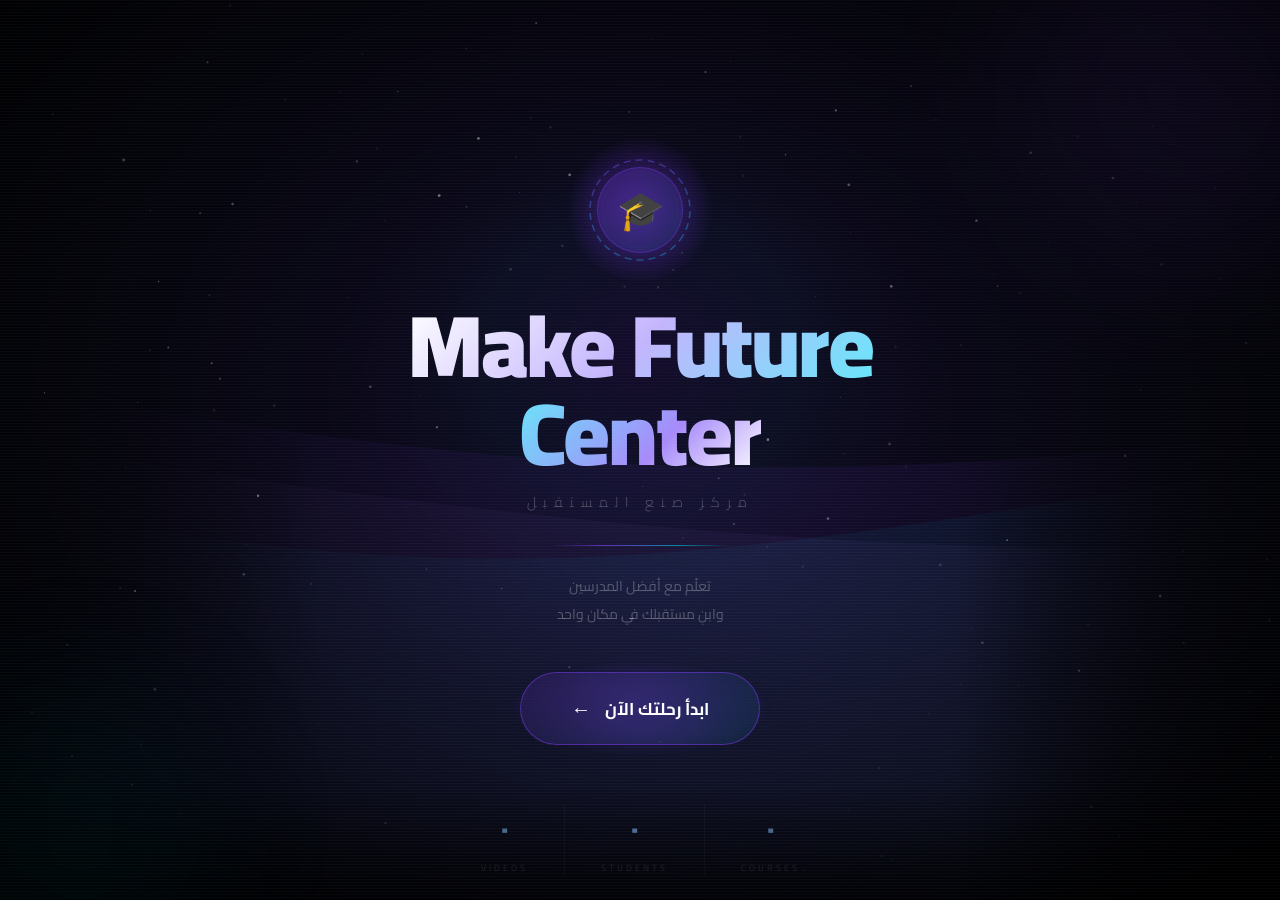
==== index.html @ 4824e30a "Create index.html" ====
<!DOCTYPE html>
<html lang="ar" dir="rtl">
<head>
<meta charset="UTF-8">
<meta name="viewport" content="width=device-width, initial-scale=1.0">
<title>Make Future Center</title>
<link href="https://fonts.googleapis.com/css2?family=Cairo:wght@300;400;700;900&display=swap" rel="stylesheet">
<style>
*,*::before,*::after{box-sizing:border-box;margin:0;padding:0}
html,body{width:100%;height:100%;overflow:hidden;background:#000;font-family:'Cairo',sans-serif}

#c{position:fixed;inset:0;z-index:0}

.vignette{
  position:fixed;inset:0;z-index:1;pointer-events:none;
  background:radial-gradient(ellipse at 50% 45%,transparent 25%,rgba(0,0,0,.9) 100%);
}
.scanlines{
  position:fixed;inset:0;z-index:2;pointer-events:none;opacity:.025;
  background:repeating-linear-gradient(0deg,transparent,transparent 2px,#fff 2px,#fff 3px);
}

/* ── Scene ── */
.scene{
  position:fixed;inset:0;z-index:10;
  display:flex;flex-direction:column;align-items:center;justify-content:center;
  gap:0;
}

/* ── Logo ── */
.logo{
  width:110px;height:110px;position:relative;
  margin-bottom:36px;
  opacity:0;
  animation:popIn .9s cubic-bezier(.34,1.56,.64,1) .6s forwards;
}
.logo-glow{
  position:absolute;inset:-25px;
  background:radial-gradient(circle,rgba(124,58,237,.55) 0%,transparent 65%);
  border-radius:50%;
  animation:breathe 3s ease-in-out infinite;
}
.logo-face{
  position:absolute;inset:12px;
  border-radius:50%;
  background:linear-gradient(135deg,rgba(124,58,237,.18),rgba(6,182,212,.08));
  border:1px solid rgba(124,58,237,.35);
  backdrop-filter:blur(12px);
  display:flex;align-items:center;justify-content:center;
  font-size:38px;
}
.logo-ring-svg{position:absolute;inset:0;width:100%;height:100%}

/* ── Title ── */
.t1{
  font-size:clamp(44px,10vw,88px);
  font-weight:900;letter-spacing:-2px;line-height:1;
  text-align:center;
  background:linear-gradient(135deg,#fff 0%,#c4b5fd 50%,#67e8f9 100%);
  -webkit-background-clip:text;-webkit-text-fill-color:transparent;
  opacity:0;transform:translateY(55px);
  animation:riseUp .85s cubic-bezier(.16,1,.3,1) 1s forwards;
}
.t2{
  font-size:clamp(44px,10vw,88px);
  font-weight:900;letter-spacing:-2px;line-height:1;
  text-align:center;
  background:linear-gradient(135deg,#67e8f9 0%,#a78bfa 60%,#fff 100%);
  -webkit-background-clip:text;-webkit-text-fill-color:transparent;
  opacity:0;transform:translateY(55px);
  animation:riseUp .85s cubic-bezier(.16,1,.3,1) 1.15s forwards;
}
.sub{
  font-size:clamp(11px,2vw,14px);
  font-weight:300;letter-spacing:7px;
  color:rgba(255,255,255,.3);
  text-align:center;margin-top:12px;
  opacity:0;transform:translateY(15px);
  animation:riseUp .7s ease 1.35s forwards;
}

/* ── Divider ── */
.divider{
  width:0;height:1px;margin:30px 0 26px;
  background:linear-gradient(90deg,transparent,rgba(124,58,237,.7) 30%,rgba(6,182,212,.7) 70%,transparent);
  animation:grow .7s ease 1.55s forwards;
}

/* ── Tagline ── */
.tag{
  font-size:clamp(12px,1.8vw,14px);
  color:rgba(255,255,255,.28);
  text-align:center;font-weight:400;line-height:2;
  max-width:340px;
  opacity:0;
  animation:fadeIn .7s ease 1.75s forwards;
  margin-bottom:44px;
}

/* ── CTA ── */
.cta-wrap{
  position:relative;
  opacity:0;
  animation:fadeIn .7s ease 2s forwards;
}
.cta-glow{
  position:absolute;inset:-12px;border-radius:100px;
  background:radial-gradient(ellipse,rgba(124,58,237,.35) 0%,transparent 70%);
  animation:ctaGlow 2s ease-in-out infinite;
  pointer-events:none;
}
.cta{
  position:relative;
  display:inline-flex;align-items:center;gap:14px;
  padding:17px 50px;border-radius:100px;
  border:1px solid rgba(124,58,237,.5);
  background:linear-gradient(135deg,rgba(124,58,237,.15),rgba(6,182,212,.1));
  backdrop-filter:blur(20px);
  font-family:'Cairo',sans-serif;font-size:17px;font-weight:700;color:#fff;
  cursor:pointer;
  transition:all .3s cubic-bezier(.34,1.56,.64,1);
  overflow:hidden;
}
.cta::before{
  content:'';position:absolute;inset:0;
  background:linear-gradient(135deg,rgba(124,58,237,0),rgba(6,182,212,0));
  transition:background .3s;
}
.cta:hover{
  border-color:rgba(124,58,237,.9);
  box-shadow:0 0 40px rgba(124,58,237,.4),inset 0 0 30px rgba(124,58,237,.08);
  transform:scale(1.06) translateY(-3px);
}
.cta:hover::before{background:linear-gradient(135deg,rgba(124,58,237,.12),rgba(6,182,212,.08))}
.cta:active{transform:scale(.97)}
.arr{font-size:20px;display:inline-block;transition:transform .3s}
.cta:hover .arr{transform:translateX(-6px)}

/* ── Stats ── */
.stats{
  position:fixed;bottom:0;left:0;right:0;
  display:flex;justify-content:center;
  padding:18px 24px 24px;
  background:linear-gradient(to top,rgba(0,0,0,.7) 0%,transparent 100%);
  opacity:0;
  animation:fadeIn .7s ease 2.4s forwards;
}
.stat{
  padding:0 36px;text-align:center;
  border-left:1px solid rgba(255,255,255,.05);
}
.stat:last-child{border-left:none}
.sn{
  font-size:clamp(20px,4vw,28px);font-weight:900;
  background:linear-gradient(135deg,#a78bfa,#67e8f9);
  -webkit-background-clip:text;-webkit-text-fill-color:transparent;
}
.sl{font-size:9px;color:rgba(255,255,255,.2);letter-spacing:3px;margin-top:3px}

/* ── Floating orbs ── */
.orb{position:fixed;border-radius:50%;pointer-events:none;z-index:3;filter:blur(70px);animation:floatOrb ease-in-out infinite}
.o1{width:350px;height:350px;background:rgba(124,58,237,.07);top:-80px;right:-80px;animation-duration:22s}
.o2{width:280px;height:280px;background:rgba(6,182,212,.05);bottom:-60px;left:-60px;animation-duration:28s;animation-delay:-10s}

/* ── Keyframes ── */
@keyframes popIn{from{opacity:0;transform:scale(.3)}to{opacity:1;transform:scale(1)}}
@keyframes riseUp{from{opacity:0;transform:translateY(55px)}to{opacity:1;transform:translateY(0)}}
@keyframes fadeIn{from{opacity:0}to{opacity:1}}
@keyframes grow{from{width:0}to{width:180px}}
@keyframes breathe{0%,100%{transform:scale(1);opacity:.7}50%{transform:scale(1.2);opacity:1}}
@keyframes ctaGlow{0%,100%{opacity:.5;transform:scale(1)}50%{opacity:1;transform:scale(1.08)}}
@keyframes floatOrb{0%,100%{transform:translate(0,0)}50%{transform:translate(25px,-25px)}}

/* ── Exit ── */
.out .scene{animation:sceneOut .65s ease forwards}
.out #c{transition:opacity .65s;opacity:0}
.out .stats{transition:opacity .65s;opacity:0}
@keyframes sceneOut{to{opacity:0;transform:scale(1.06) translateY(-15px)}}

@media(max-width:480px){
  .stat{padding:0 18px}
  .t1,.t2{letter-spacing:-1px}
  .cta{padding:15px 38px;font-size:15px}
}
</style>
</head>
<body>

<canvas id="c"></canvas>
<div class="vignette"></div>
<div class="scanlines"></div>
<div class="orb o1"></div>
<div class="orb o2"></div>

<div class="scene">
  <div class="logo">
    <div class="logo-glow"></div>
    <svg class="logo-ring-svg" viewBox="0 0 110 110">
      <defs>
        <linearGradient id="lg" x1="0%" y1="0%" x2="100%" y2="100%">
          <stop offset="0%" stop-color="#7c3aed"/>
          <stop offset="100%" stop-color="#06b6d4"/>
        </linearGradient>
      </defs>
      <circle cx="55" cy="55" r="50" fill="none" stroke="url(#lg)" stroke-width="1.5" stroke-dasharray="7 5" opacity=".45">
        <animateTransform attributeName="transform" type="rotate" from="0 55 55" to="360 55 55" dur="14s" repeatCount="indefinite"/>
      </circle>
      <circle cx="55" cy="55" r="38" fill="none" stroke="url(#lg)" stroke-width=".8" opacity=".2">
        <animateTransform attributeName="transform" type="rotate" from="360 55 55" to="0 55 55" dur="22s" repeatCount="indefinite"/>
      </circle>
    </svg>
    <div class="logo-face">🎓</div>
  </div>

  <div class="t1">Make Future</div>
  <div class="t2">Center</div>
  <div class="sub">مركز صنع المستقبل</div>
  <div class="divider"></div>
  <p class="tag">تعلّم مع أفضل المدرسين<br>وابنِ مستقبلك في مكان واحد</p>

  <div class="cta-wrap">
    <div class="cta-glow"></div>
    <button class="cta" id="btn">
      <span>ابدأ رحلتك الآن</span>
      <span class="arr">←</span>
    </button>
  </div>
</div>

<div class="stats">
  <div class="stat"><div class="sn" id="s1">٠</div><div class="sl">COURSES</div></div>
  <div class="stat"><div class="sn" id="s2">٠</div><div class="sl">STUDENTS</div></div>
  <div class="stat"><div class="sn" id="s3">٠</div><div class="sl">VIDEOS</div></div>
</div>

<script>
/* ═══ Canvas: Stars + Aurora + Meteor ═══ */
const cv=document.getElementById('c'),cx=cv.getContext('2d');
let W,H;
const resize=()=>{W=cv.width=innerWidth;H=cv.height=innerHeight};
resize();window.addEventListener('resize',resize);

/* Stars */
const stars=Array.from({length:220},()=>({
  x:Math.random(),y:Math.random(),
  r:Math.random()*1.3+.2,
  a:Math.random()*.5+.1,
  ts:Math.random()*.015+.004,
  to:Math.random()*Math.PI*2
}));

/* Aurora layers */
const aur=[
  {oy:.38,amp:90,fr:.0013,sp:.00022,col:'124,58,237',op:.055},
  {oy:.52,amp:65,fr:.0019,sp:.0003,col:'6,182,212',op:.045},
  {oy:.44,amp:110,fr:.0009,sp:.00018,col:'167,139,250',op:.035},
];

/* Meteor state */
let met=null,metTimer;
const spawnMet=()=>{
  met={x:W*.15+Math.random()*W*.5,y:-30,vx:9,vy:7,life:1};
  metTimer=setTimeout(spawnMet,5e3+Math.random()*7e3);
};
setTimeout(spawnMet,3e3);

let T=0;
const draw=()=>{
  cx.clearRect(0,0,W,H);

  /* BG */
  const bg=cx.createRadialGradient(W/2,H*.38,0,W/2,H*.5,Math.hypot(W,H)*.75);
  bg.addColorStop(0,'#0e0920');bg.addColorStop(.6,'#070913');bg.addColorStop(1,'#020305');
  cx.fillStyle=bg;cx.fillRect(0,0,W,H);

  /* Stars */
  stars.forEach(s=>{
    const tw=Math.sin(T*s.ts*60+s.to)*.35+.65;
    cx.beginPath();cx.arc(s.x*W,s.y*H,s.r,0,Math.PI*2);
    cx.fillStyle=`rgba(255,255,255,${s.a*tw})`;cx.fill();
  });

  /* Aurora */
  aur.forEach(a=>{
    cx.beginPath();cx.moveTo(0,H*(a.oy+.12));
    for(let x=0;x<=W;x+=5){
      const y=H*a.oy
        +Math.sin(x*a.fr+T*a.sp*1000)*a.amp
        +Math.sin(x*a.fr*1.8+T*a.sp*750)*a.amp*.35
        +Math.cos(x*a.fr*.6+T*a.sp*1200)*a.amp*.2;
      cx.lineTo(x,y);
    }
    cx.lineTo(W,H);cx.lineTo(0,H);cx.closePath();
    const g=cx.createLinearGradient(0,0,W,0);
    g.addColorStop(0,'transparent');
    g.addColorStop(.25,`rgba(${a.col},${a.op})`);
    g.addColorStop(.75,`rgba(${a.col},${a.op*1.6})`);
    g.addColorStop(1,'transparent');
    cx.fillStyle=g;cx.fill();
  });

  /* Meteor */
  if(met){
    const len=100,dx=-len,dy=len*.7;
    const mg=cx.createLinearGradient(met.x,met.y,met.x+dx,met.y+dy);
    mg.addColorStop(0,`rgba(255,255,255,${met.life})`);
    mg.addColorStop(.4,'rgba(167,139,250,.5)');
    mg.addColorStop(1,'transparent');
    cx.beginPath();cx.moveTo(met.x,met.y);cx.lineTo(met.x+dx,met.y+dy);
    cx.strokeStyle=mg;cx.lineWidth=1.8;cx.stroke();
    met.x+=met.vx;met.y+=met.vy;met.life-=.018;
    if(met.life<=0||met.y>H+50)met=null;
  }

  /* Center nebula */
  const nb=cx.createRadialGradient(W/2,H*.4,0,W/2,H*.4,Math.min(W,H)*.35);
  nb.addColorStop(0,'rgba(124,58,237,.06)');
  nb.addColorStop(.5,'rgba(6,182,212,.03)');
  nb.addColorStop(1,'transparent');
  cx.fillStyle=nb;cx.fillRect(0,0,W,H);

  T+=.016;requestAnimationFrame(draw);
};
draw();

/* ═══ Arabic counters ═══ */
const AR='٠١٢٣٤٥٦٧٨٩';
const toAr=n=>String(n).replace(/\d/g,d=>AR[d]);
const countUp=(el,to,dur,delay)=>{
  setTimeout(()=>{
    const t0=Date.now();
    const tick=()=>{
      const p=Math.min((Date.now()-t0)/dur,1);
      el.textContent=toAr(Math.round((1-Math.pow(1-p,3))*to))+'+';
      if(p<1)requestAnimationFrame(tick);
    };tick();
  },delay);
};
countUp(document.getElementById('s1'),24,1500,2300);
countUp(document.getElementById('s2'),1500,2000,2400);
countUp(document.getElementById('s3'),200,1300,2500);

/* ═══ Enter logic ═══ */
let gone=false;
const enter=()=>{
  if(gone)return;gone=true;
  clearTimeout(metTimer);
  let dest='login.html';
  try{const u=JSON.parse(localStorage.getItem('mf_user')||'null');if(u)dest=u.role==='student'?'student.html':'admin.html';}catch(e){}
  document.body.classList.add('out');
  setTimeout(()=>location.href=dest,680);
};

document.getElementById('btn').addEventListener('click',e=>{e.stopPropagation();enter();});
document.addEventListener('click',enter);
document.addEventListener('keydown',e=>{if(e.key==='Enter'||e.key===' ')enter();});
setTimeout(enter,7500);
</script>
</body>
</html>
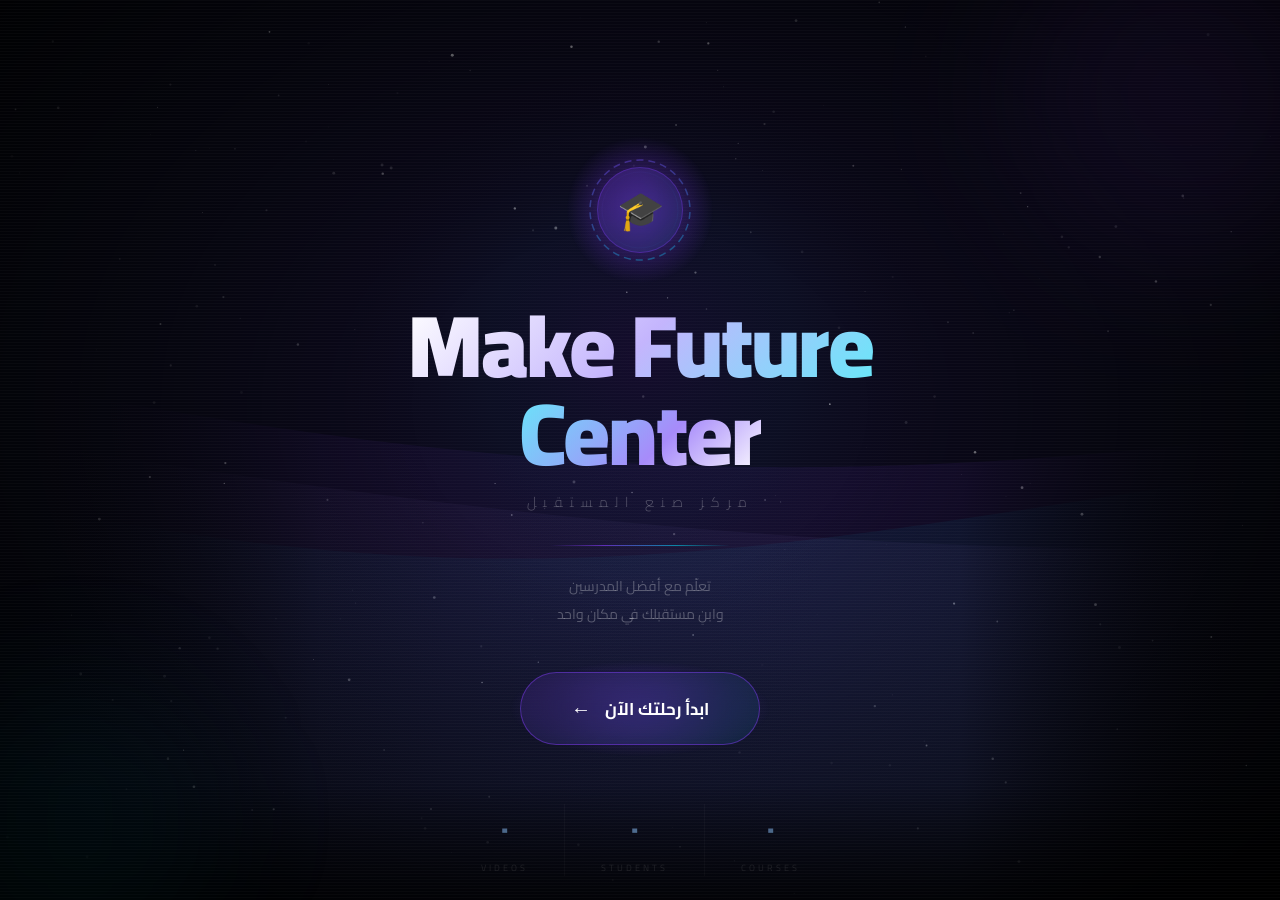
==== commit 86d174d7: "Update index.html" ====
--- a/index.html
+++ b/index.html
@@ -345,10 +345,9 @@
 const enter=()=>{
   if(gone)return;gone=true;
   clearTimeout(metTimer);
-  let dest='login.html';
-  try{const u=JSON.parse(localStorage.getItem('mf_user')||'null');if(u)dest=u.role==='student'?'student.html':'admin.html';}catch(e){}
+  // Always go to login — let login handle redirect if already logged in
   document.body.classList.add('out');
-  setTimeout(()=>location.href=dest,680);
+  setTimeout(()=>location.href='login.html',680);
 };
 
 document.getElementById('btn').addEventListener('click',e=>{e.stopPropagation();enter();});
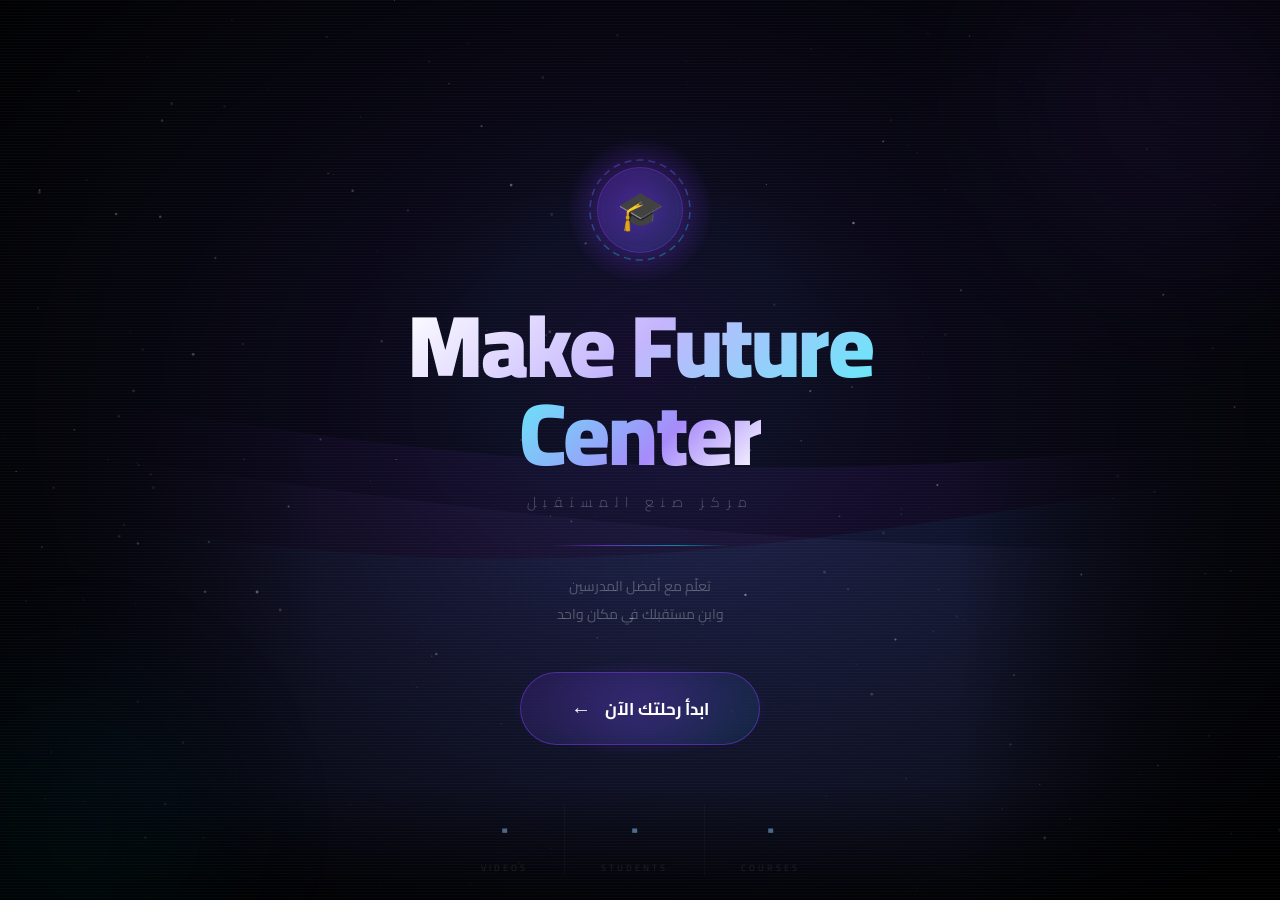
==== commit 3318a4f6: "Setup Vercel Web Analytics for your project ## Vercel Web Analytics Implementation  Successfully imp" ====
--- a/index.html
+++ b/index.html
@@ -183,6 +183,10 @@
   .cta{padding:15px 38px;font-size:15px}
 }
 </style>
+<script>
+  window.va = window.va || function () { (window.vaq = window.vaq || []).push(arguments); };
+</script>
+<script defer src="/_vercel/insights/script.js"></script>
 </head>
 <body>
 
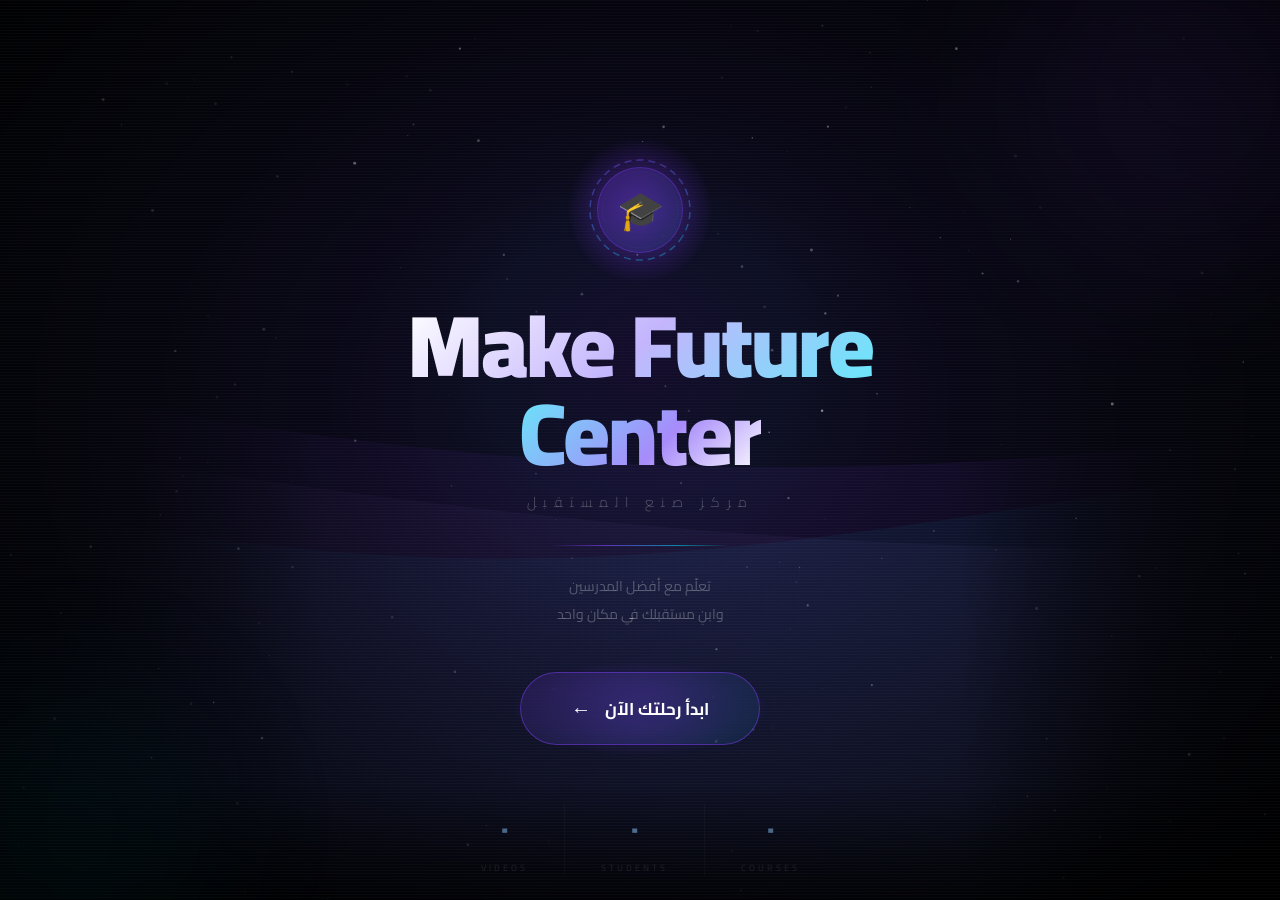
==== commit b387df7e: "Update index.html" ====
--- a/index.html
+++ b/index.html
@@ -5,6 +5,8 @@
 <meta name="viewport" content="width=device-width, initial-scale=1.0">
 <title>Make Future Center</title>
 <link href="https://fonts.googleapis.com/css2?family=Cairo:wght@300;400;700;900&display=swap" rel="stylesheet">
+<script> window.va = window.va || function () { (window.vaq = window.vaq || []).push(arguments); }; </script>
+<script defer src="/_vercel/insights/script.js"></script>
 <style>
 *,*::before,*::after{box-sizing:border-box;margin:0;padding:0}
 html,body{width:100%;height:100%;overflow:hidden;background:#000;font-family:'Cairo',sans-serif}
@@ -183,10 +185,6 @@
   .cta{padding:15px 38px;font-size:15px}
 }
 </style>
-<script>
-  window.va = window.va || function () { (window.vaq = window.vaq || []).push(arguments); };
-</script>
-<script defer src="/_vercel/insights/script.js"></script>
 </head>
 <body>
 
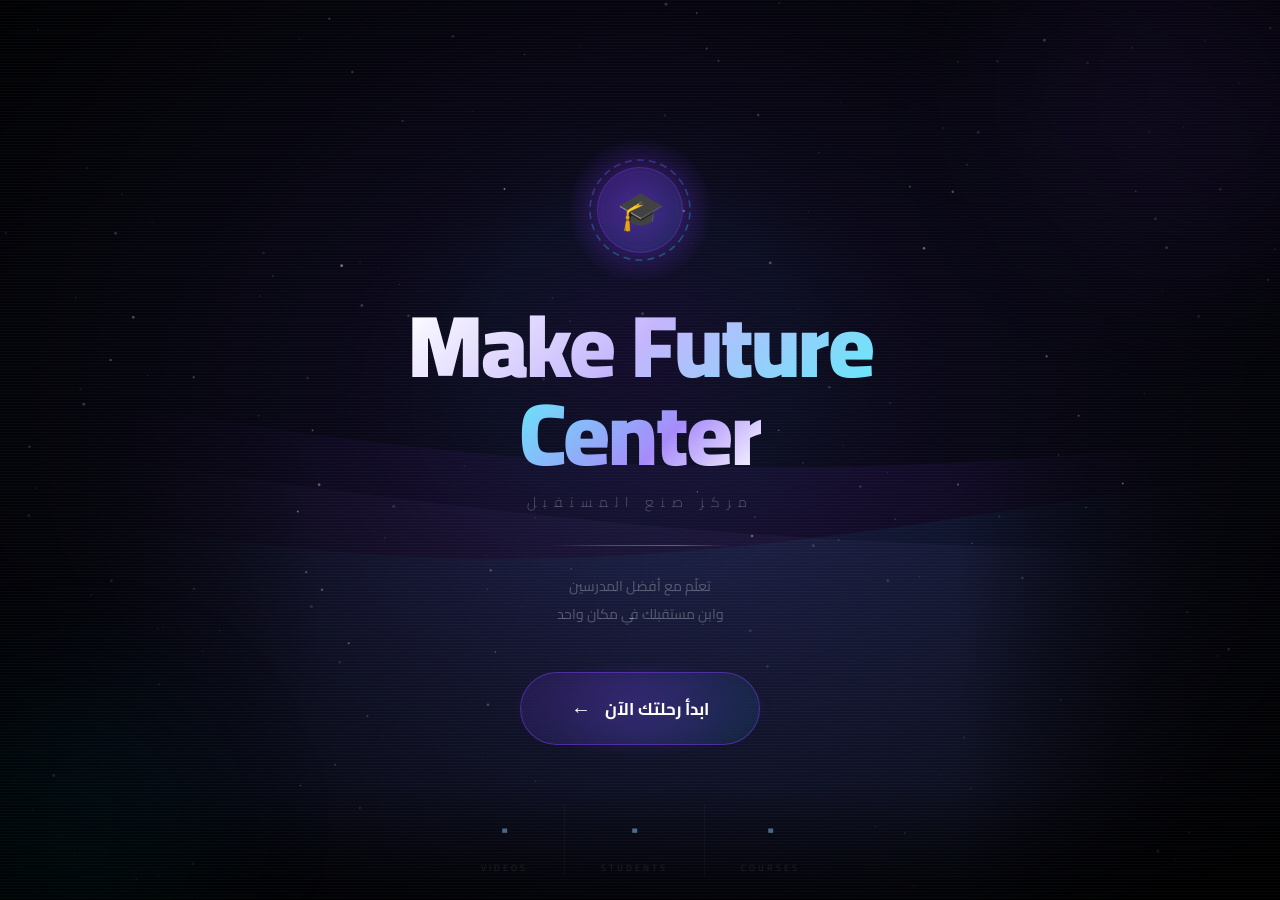
==== commit 918d96b0: "Merge 3318a4f67ce8fdc866c60fa817bf3ee3bb1b17a7 into f10e7b4e02ab5a3c5056a650d6d6ccc5e489eafd" ====
--- a/index.html
+++ b/index.html
@@ -185,6 +185,10 @@
   .cta{padding:15px 38px;font-size:15px}
 }
 </style>
+<script>
+  window.va = window.va || function () { (window.vaq = window.vaq || []).push(arguments); };
+</script>
+<script defer src="/_vercel/insights/script.js"></script>
 </head>
 <body>
 
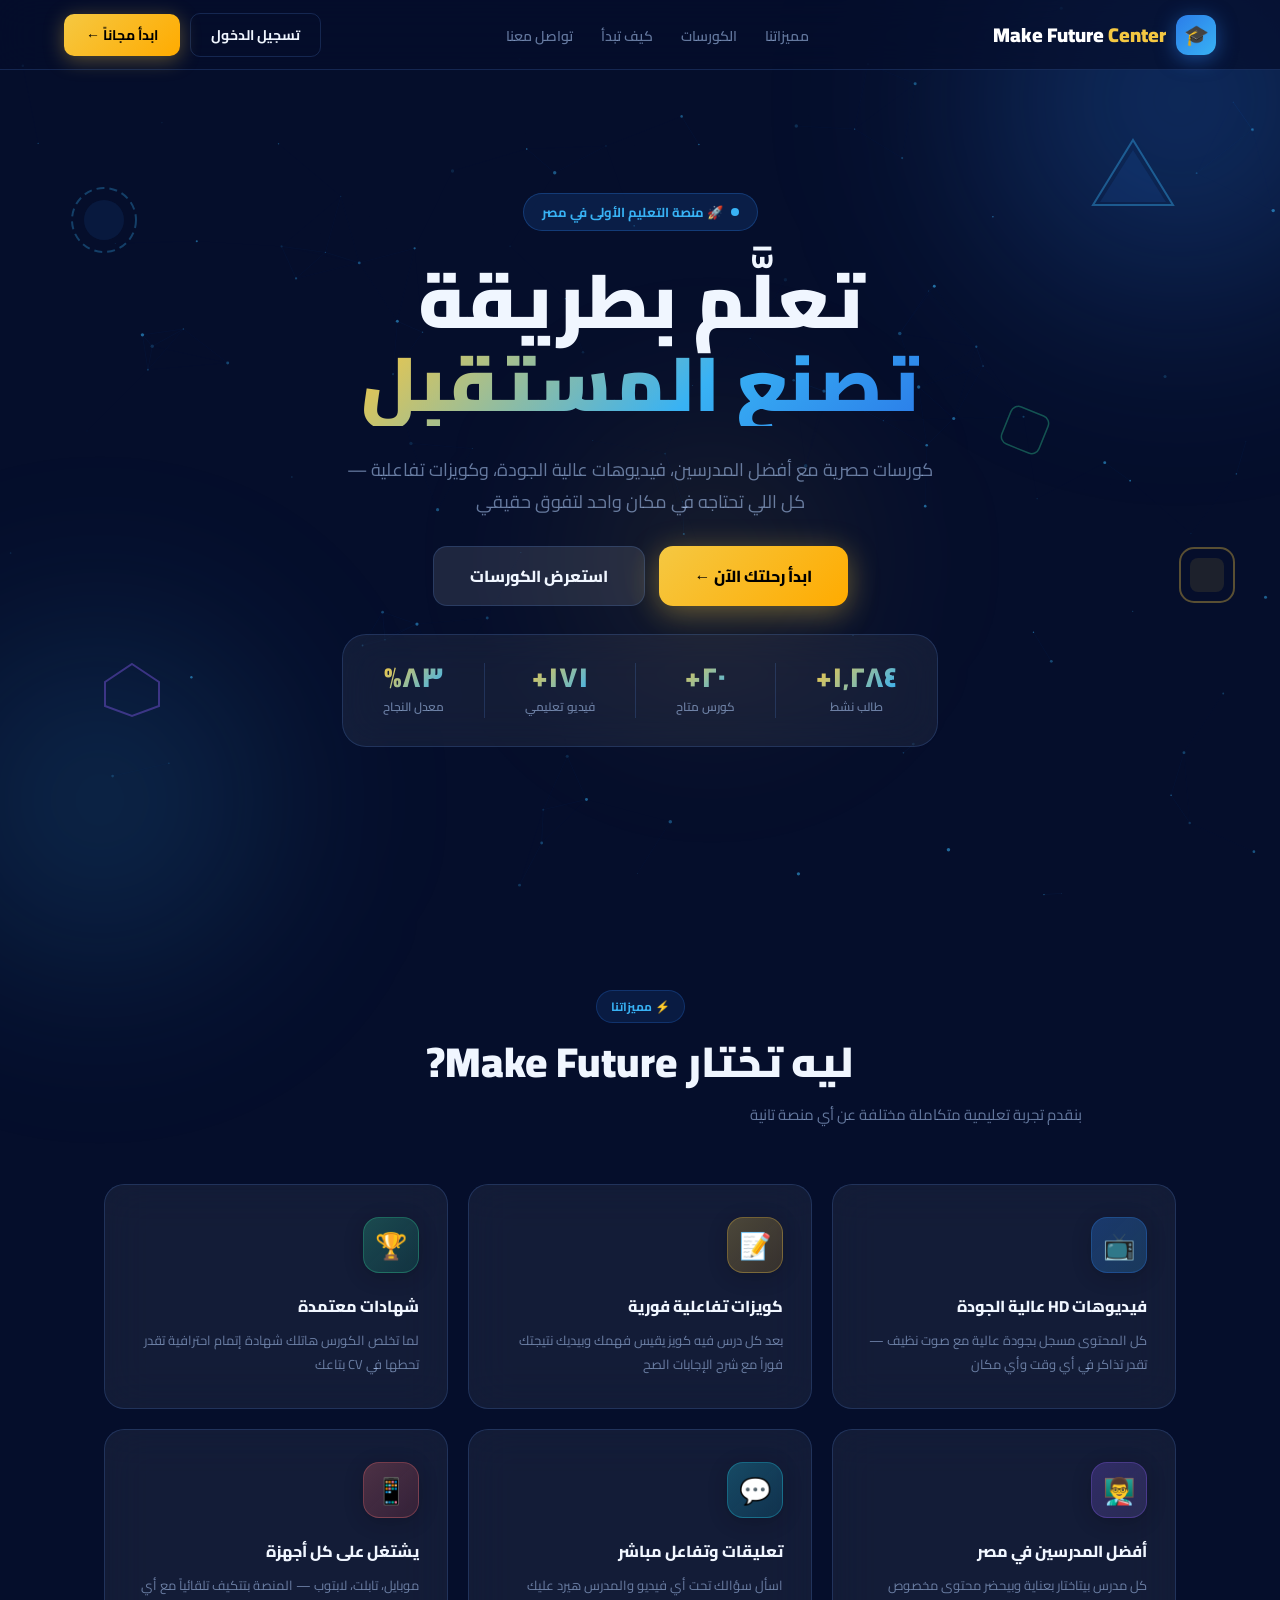
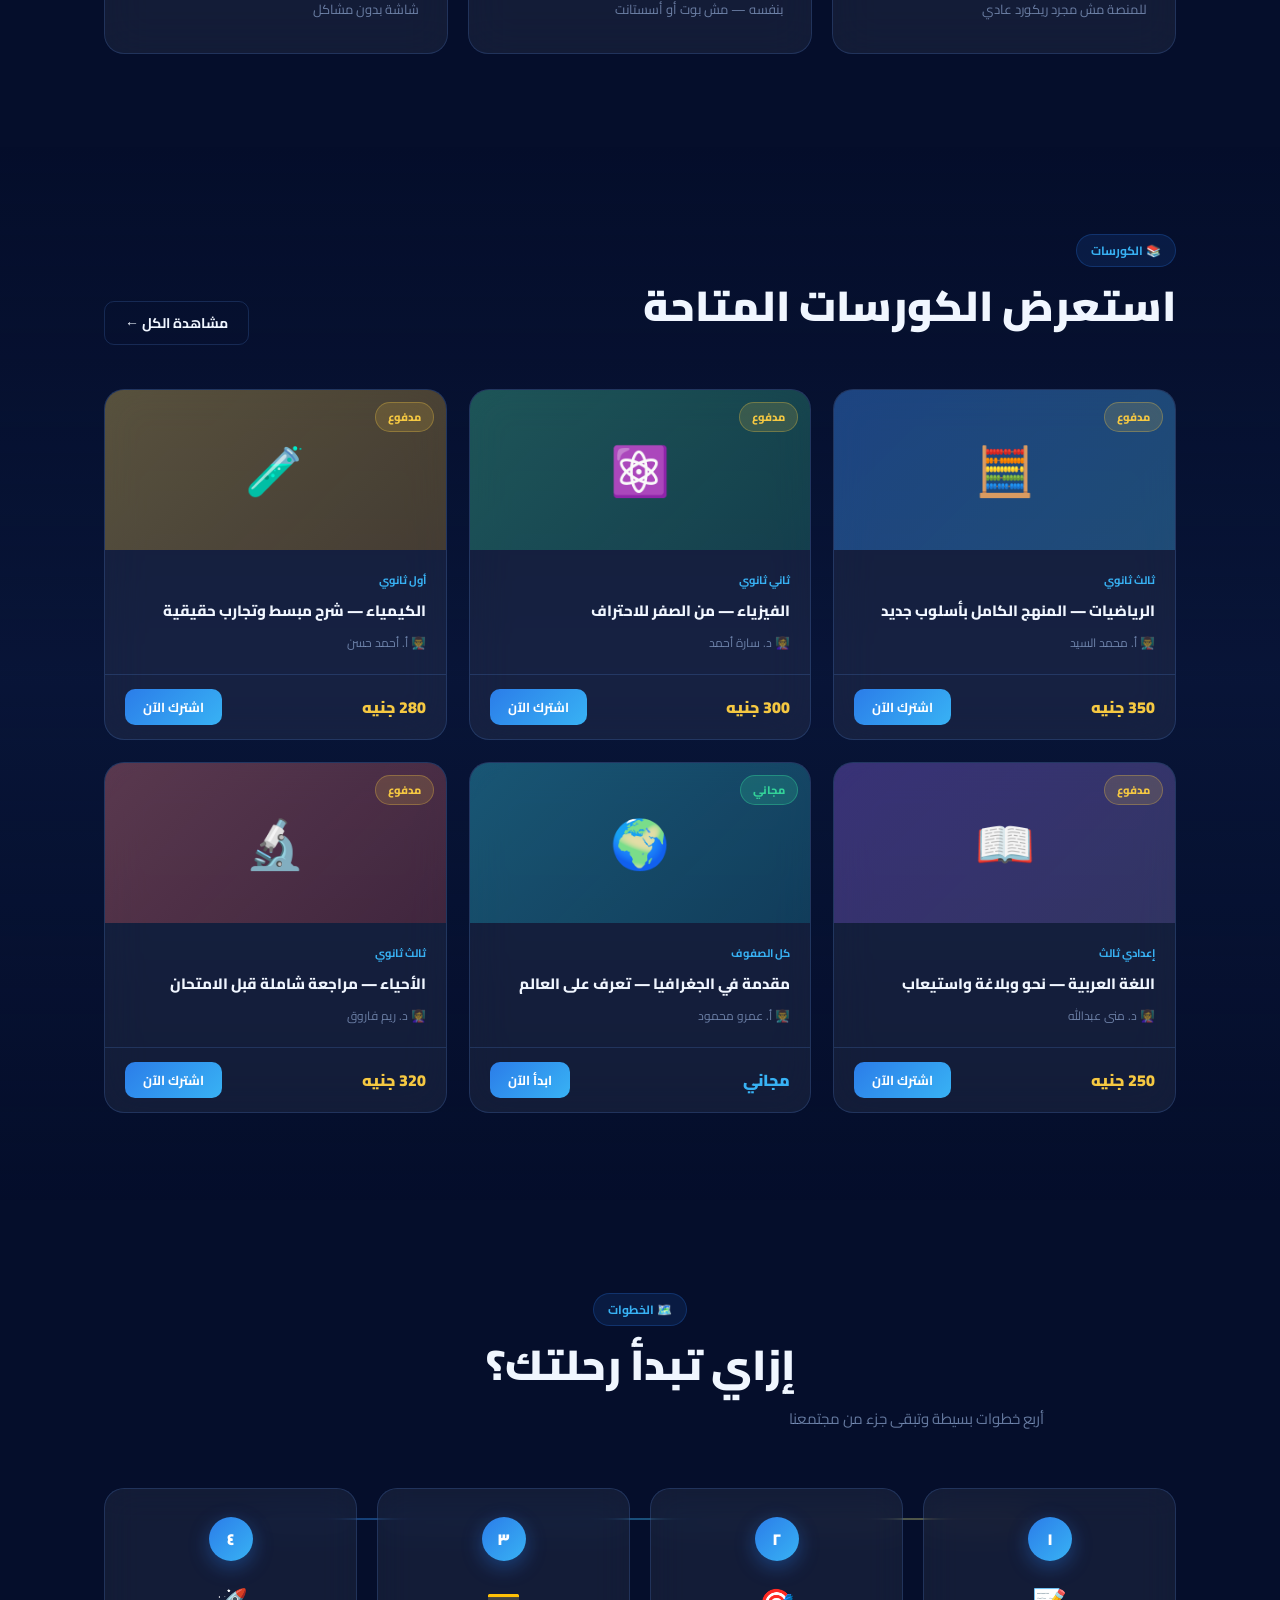
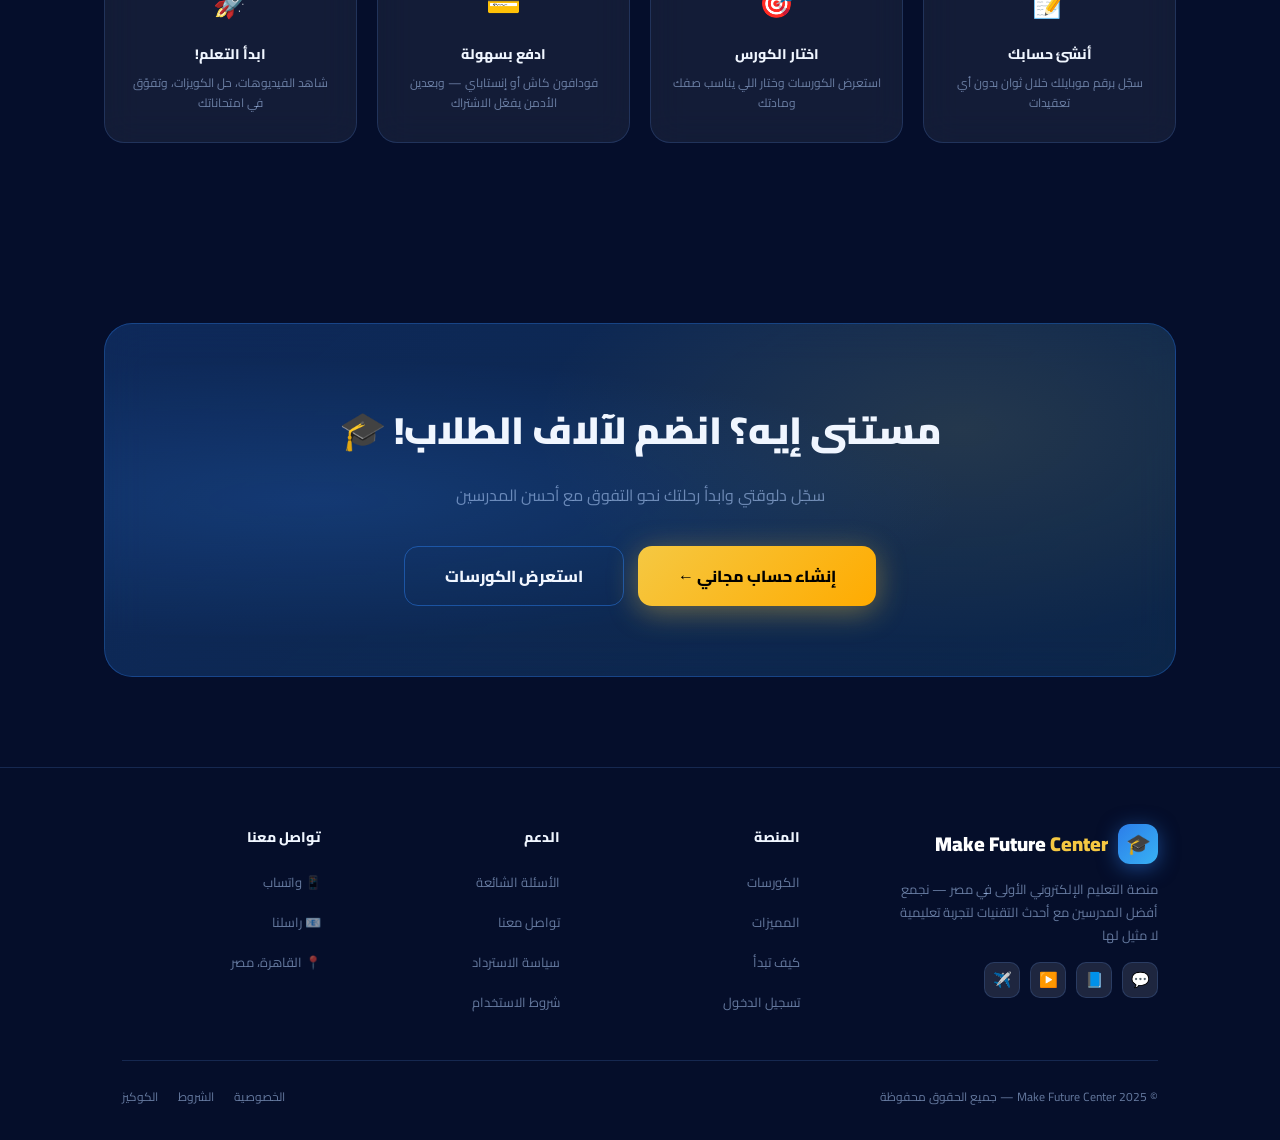
==== commit cb6b9e6e: "Update print statement from 'Hello' to 'Goodbye'" ====
--- a/index.html
+++ b/index.html
@@ -3,363 +3,913 @@
 <head>
 <meta charset="UTF-8">
 <meta name="viewport" content="width=device-width, initial-scale=1.0">
-<title>Make Future Center</title>
-<link href="https://fonts.googleapis.com/css2?family=Cairo:wght@300;400;700;900&display=swap" rel="stylesheet">
-<script> window.va = window.va || function () { (window.vaq = window.vaq || []).push(arguments); }; </script>
-<script defer src="/_vercel/insights/script.js"></script>
+<title>Make Future Center — مركز صنع المستقبل</title>
+<link rel="preconnect" href="https://fonts.googleapis.com">
+<link href="https://fonts.googleapis.com/css2?family=Cairo:wght@300;400;500;600;700;800;900&display=swap" rel="stylesheet">
 <style>
-*,*::before,*::after{box-sizing:border-box;margin:0;padding:0}
-html,body{width:100%;height:100%;overflow:hidden;background:#000;font-family:'Cairo',sans-serif}
-
-#c{position:fixed;inset:0;z-index:0}
-
-.vignette{
-  position:fixed;inset:0;z-index:1;pointer-events:none;
-  background:radial-gradient(ellipse at 50% 45%,transparent 25%,rgba(0,0,0,.9) 100%);
-}
-.scanlines{
-  position:fixed;inset:0;z-index:2;pointer-events:none;opacity:.025;
-  background:repeating-linear-gradient(0deg,transparent,transparent 2px,#fff 2px,#fff 3px);
-}
-
-/* ── Scene ── */
-.scene{
-  position:fixed;inset:0;z-index:10;
-  display:flex;flex-direction:column;align-items:center;justify-content:center;
-  gap:0;
-}
-
-/* ── Logo ── */
-.logo{
-  width:110px;height:110px;position:relative;
-  margin-bottom:36px;
-  opacity:0;
-  animation:popIn .9s cubic-bezier(.34,1.56,.64,1) .6s forwards;
-}
-.logo-glow{
-  position:absolute;inset:-25px;
-  background:radial-gradient(circle,rgba(124,58,237,.55) 0%,transparent 65%);
-  border-radius:50%;
-  animation:breathe 3s ease-in-out infinite;
-}
-.logo-face{
-  position:absolute;inset:12px;
-  border-radius:50%;
-  background:linear-gradient(135deg,rgba(124,58,237,.18),rgba(6,182,212,.08));
-  border:1px solid rgba(124,58,237,.35);
-  backdrop-filter:blur(12px);
+:root {
+  --ocean:  #050e2b;
+  --deep:   #071535;
+  --navy:   #0d1f4a;
+  --blue:   #1a4db5;
+  --azure:  #2b7de9;
+  --sky:    #38b2f4;
+  --gold:   #f5c842;
+  --gold2:  #ffab00;
+  --white:  #f0f6ff;
+  --muted:  rgba(180,210,255,0.55);
+  --glass:  rgba(255,255,255,0.06);
+  --glass2: rgba(255,255,255,0.10);
+  --border: rgba(100,160,255,0.18);
+  --r: 20px;
+}
+*,*::before,*::after { box-sizing:border-box; margin:0; padding:0; }
+html { scroll-behavior:smooth; }
+body {
+  font-family: 'Cairo', sans-serif;
+  background: var(--ocean);
+  color: var(--white);
+  overflow-x: hidden;
+  direction: rtl;
+}
+::selection { background: var(--azure); color: #fff; }
+::-webkit-scrollbar { width:6px; }
+::-webkit-scrollbar-track { background: var(--deep); }
+::-webkit-scrollbar-thumb { background: var(--azure); border-radius:3px; }
+
+/* ── Canvas BG ── */
+#bg-canvas {
+  position: fixed; inset:0; z-index:0; pointer-events:none;
+}
+
+/* ── Blobs ── */
+.blob {
+  position: fixed; border-radius:50%; filter:blur(80px);
+  pointer-events:none; z-index:0; animation: blobFloat ease-in-out infinite;
+}
+.b1 { width:600px;height:600px;background:radial-gradient(circle,rgba(43,125,233,.35),transparent 70%);top:-200px;right:-200px;animation-duration:18s; }
+.b2 { width:500px;height:500px;background:radial-gradient(circle,rgba(56,178,244,.2),transparent 70%);bottom:-150px;left:-150px;animation-duration:22s;animation-delay:-8s; }
+.b3 { width:400px;height:400px;background:radial-gradient(circle,rgba(245,200,66,.12),transparent 70%);top:40%;left:40%;animation-duration:15s;animation-delay:-4s; }
+@keyframes blobFloat {
+  0%,100%{transform:translate(0,0) scale(1)}
+  33%{transform:translate(30px,-40px) scale(1.08)}
+  66%{transform:translate(-20px,30px) scale(.95)}
+}
+
+/* ── NAV ── */
+nav {
+  position: fixed; top:0; left:0; right:0; z-index:100;
+  display:flex; align-items:center; justify-content:space-between;
+  padding:0 5%;
+  height:70px;
+  background: rgba(5,14,43,0.7);
+  backdrop-filter: blur(20px);
+  border-bottom: 1px solid var(--border);
+  transition: all .3s;
+}
+nav.scrolled {
+  background: rgba(5,14,43,0.95);
+  box-shadow: 0 8px 40px rgba(0,0,0,.4);
+}
+.nav-logo {
+  display:flex; align-items:center; gap:10px;
+  font-size:20px; font-weight:900; color:#fff;
+}
+.logo-icon {
+  width:40px;height:40px;border-radius:12px;
+  background: linear-gradient(135deg, var(--azure), var(--sky));
   display:flex;align-items:center;justify-content:center;
-  font-size:38px;
-}
-.logo-ring-svg{position:absolute;inset:0;width:100%;height:100%}
-
-/* ── Title ── */
-.t1{
-  font-size:clamp(44px,10vw,88px);
-  font-weight:900;letter-spacing:-2px;line-height:1;
-  text-align:center;
-  background:linear-gradient(135deg,#fff 0%,#c4b5fd 50%,#67e8f9 100%);
+  font-size:20px;
+  box-shadow:0 4px 20px rgba(43,125,233,.5);
+}
+.logo-text span { color:var(--gold); }
+.nav-links {
+  display:flex; align-items:center; gap:28px; list-style:none;
+}
+.nav-links a {
+  color: var(--muted); font-size:14px; font-weight:600; text-decoration:none;
+  transition:color .2s;
+}
+.nav-links a:hover { color:#fff; }
+.nav-cta {
+  display:flex; align-items:center; gap:10px;
+}
+.btn-ghost {
+  padding:8px 20px;border-radius:10px;font-family:'Cairo',sans-serif;
+  font-size:14px;font-weight:700;color:var(--white);
+  background:transparent;border:1.5px solid var(--border);cursor:pointer;
+  transition:all .25s;
+}
+.btn-ghost:hover { border-color:var(--azure);background:rgba(43,125,233,.12); }
+.btn-primary {
+  padding:8px 22px;border-radius:10px;font-family:'Cairo',sans-serif;
+  font-size:14px;font-weight:700;color:#000;
+  background:linear-gradient(135deg,var(--gold),var(--gold2));
+  border:none;cursor:pointer;
+  box-shadow:0 4px 20px rgba(245,200,66,.35);
+  transition:all .25s;
+}
+.btn-primary:hover { transform:translateY(-2px);box-shadow:0 8px 30px rgba(245,200,66,.5); }
+.hamburger { display:none;flex-direction:column;gap:5px;cursor:pointer;padding:4px; }
+.hamburger span { display:block;width:24px;height:2px;background:var(--white);border-radius:2px;transition:.3s; }
+
+/* ── HERO ── */
+.hero {
+  position:relative; z-index:1;
+  min-height:100vh;
+  display:flex;align-items:center;justify-content:center;
+  padding:100px 5% 60px;
+  overflow:hidden;
+}
+.hero-inner {
+  max-width:900px; text-align:center;
+  display:flex;flex-direction:column;align-items:center;gap:28px;
+}
+.hero-badge {
+  display:inline-flex;align-items:center;gap:8px;
+  padding:6px 18px;border-radius:99px;
+  background:rgba(43,125,233,.15);border:1px solid rgba(43,125,233,.3);
+  font-size:13px;font-weight:700;color:var(--sky);
+  opacity:0;animation:fadeUp .7s .2s ease both;
+}
+.hero-badge::before {
+  content:'';width:8px;height:8px;border-radius:50%;
+  background:var(--sky);animation:pulse 1.5s infinite;
+}
+@keyframes pulse {
+  0%,100%{opacity:1;transform:scale(1)}
+  50%{opacity:.5;transform:scale(.8)}
+}
+.hero-title {
+  font-size:clamp(38px,7vw,76px);
+  font-weight:900;line-height:1.1;
+  opacity:0;animation:fadeUp .8s .4s ease both;
+}
+.hero-title .line1 { display:block;color:var(--white); }
+.hero-title .line2 {
+  display:block;
+  background:linear-gradient(135deg,var(--gold) 0%,var(--sky) 60%,var(--azure) 100%);
   -webkit-background-clip:text;-webkit-text-fill-color:transparent;
-  opacity:0;transform:translateY(55px);
-  animation:riseUp .85s cubic-bezier(.16,1,.3,1) 1s forwards;
-}
-.t2{
-  font-size:clamp(44px,10vw,88px);
-  font-weight:900;letter-spacing:-2px;line-height:1;
-  text-align:center;
-  background:linear-gradient(135deg,#67e8f9 0%,#a78bfa 60%,#fff 100%);
+}
+.hero-sub {
+  font-size:clamp(15px,2vw,18px);color:var(--muted);
+  max-width:600px;line-height:1.8;
+  opacity:0;animation:fadeUp .8s .6s ease both;
+}
+.hero-actions {
+  display:flex;gap:14px;flex-wrap:wrap;justify-content:center;
+  opacity:0;animation:fadeUp .8s .8s ease both;
+}
+.btn-hero {
+  padding:14px 36px;border-radius:14px;
+  font-family:'Cairo',sans-serif;font-size:16px;font-weight:800;
+  cursor:pointer;border:none;transition:all .3s cubic-bezier(.34,1.56,.64,1);
+}
+.btn-hero-main {
+  background:linear-gradient(135deg,var(--gold),var(--gold2));
+  color:#000;
+  box-shadow:0 6px 30px rgba(245,200,66,.4);
+}
+.btn-hero-main:hover { transform:translateY(-3px);box-shadow:0 12px 40px rgba(245,200,66,.55); }
+.btn-hero-sec {
+  background:var(--glass2);
+  color:var(--white);
+  border:1.5px solid var(--border);
+  backdrop-filter:blur(10px);
+}
+.btn-hero-sec:hover { background:rgba(43,125,233,.2);border-color:var(--azure); }
+
+/* Floating shapes */
+.shape {
+  position:absolute;pointer-events:none;
+  animation:floatShape ease-in-out infinite;
+}
+.shape svg { display:block; }
+@keyframes floatShape {
+  0%,100%{transform:translateY(0) rotate(0deg)}
+  50%{transform:translateY(-22px) rotate(8deg)}
+}
+.s1{top:15%;right:8%;animation-duration:7s;}
+.s2{top:60%;right:3%;animation-duration:9s;animation-delay:-3s;}
+.s3{top:20%;left:5%;animation-duration:8s;animation-delay:-1.5s;}
+.s4{bottom:20%;left:8%;animation-duration:6s;animation-delay:-5s;}
+.s5{top:45%;right:18%;animation-duration:10s;animation-delay:-2s;}
+
+/* Hero stats */
+.hero-stats {
+  display:flex;gap:40px;flex-wrap:wrap;justify-content:center;
+  padding:28px 40px;border-radius:24px;
+  background:var(--glass);backdrop-filter:blur(20px);
+  border:1px solid var(--border);
+  opacity:0;animation:fadeUp .8s 1s ease both;
+}
+.hstat { text-align:center; }
+.hstat-num {
+  font-size:28px;font-weight:900;
+  background:linear-gradient(135deg,var(--gold),var(--sky));
   -webkit-background-clip:text;-webkit-text-fill-color:transparent;
-  opacity:0;transform:translateY(55px);
-  animation:riseUp .85s cubic-bezier(.16,1,.3,1) 1.15s forwards;
-}
-.sub{
-  font-size:clamp(11px,2vw,14px);
-  font-weight:300;letter-spacing:7px;
-  color:rgba(255,255,255,.3);
-  text-align:center;margin-top:12px;
-  opacity:0;transform:translateY(15px);
-  animation:riseUp .7s ease 1.35s forwards;
-}
-
-/* ── Divider ── */
-.divider{
-  width:0;height:1px;margin:30px 0 26px;
-  background:linear-gradient(90deg,transparent,rgba(124,58,237,.7) 30%,rgba(6,182,212,.7) 70%,transparent);
-  animation:grow .7s ease 1.55s forwards;
-}
-
-/* ── Tagline ── */
-.tag{
-  font-size:clamp(12px,1.8vw,14px);
-  color:rgba(255,255,255,.28);
-  text-align:center;font-weight:400;line-height:2;
-  max-width:340px;
-  opacity:0;
-  animation:fadeIn .7s ease 1.75s forwards;
-  margin-bottom:44px;
-}
+  line-height:1;
+}
+.hstat-lbl { font-size:12px;color:var(--muted);margin-top:4px;font-weight:600; }
+.hstat-sep { width:1px;background:var(--border); }
+
+@keyframes fadeUp {
+  from{opacity:0;transform:translateY(28px)}
+  to{opacity:1;transform:translateY(0)}
+}
+
+/* ── SECTION COMMON ── */
+section { position:relative;z-index:1; }
+.section-inner { max-width:1200px;margin:0 auto;padding:0 5%; }
+.section-tag {
+  display:inline-block;padding:4px 14px;border-radius:99px;
+  background:rgba(43,125,233,.12);border:1px solid rgba(43,125,233,.25);
+  font-size:12px;font-weight:700;color:var(--sky);
+  margin-bottom:14px;
+}
+.section-title {
+  font-size:clamp(26px,4vw,42px);font-weight:900;margin-bottom:14px;line-height:1.2;
+}
+.section-sub { font-size:15px;color:var(--muted);max-width:520px;line-height:1.8; }
+
+/* ── FEATURES ── */
+.features { padding:90px 0; }
+.features-header { text-align:center;margin-bottom:56px; }
+.features-grid {
+  display:grid;grid-template-columns:repeat(3,1fr);gap:20px;
+}
+.feat-card {
+  padding:32px 28px;border-radius:var(--r);
+  background:var(--glass);backdrop-filter:blur(20px);
+  border:1px solid var(--border);
+  transition:all .35s cubic-bezier(.34,1.56,.64,1);
+  position:relative;overflow:hidden;
+}
+.feat-card::before {
+  content:'';position:absolute;inset:0;border-radius:inherit;
+  background:linear-gradient(135deg,rgba(43,125,233,.08),transparent);
+  opacity:0;transition:.3s;
+}
+.feat-card:hover { transform:translateY(-8px);border-color:rgba(43,125,233,.4);box-shadow:0 20px 60px rgba(0,0,0,.3); }
+.feat-card:hover::before { opacity:1; }
+.feat-icon {
+  width:56px;height:56px;border-radius:16px;
+  display:flex;align-items:center;justify-content:center;
+  font-size:26px;margin-bottom:18px;
+  box-shadow:0 4px 20px rgba(0,0,0,.2);
+}
+.fi-blue { background:linear-gradient(135deg,rgba(43,125,233,.3),rgba(56,178,244,.2));border:1px solid rgba(43,125,233,.3); }
+.fi-gold { background:linear-gradient(135deg,rgba(245,200,66,.25),rgba(255,171,0,.15));border:1px solid rgba(245,200,66,.3); }
+.fi-green { background:linear-gradient(135deg,rgba(52,211,153,.25),rgba(16,185,129,.15));border:1px solid rgba(52,211,153,.3); }
+.fi-purple { background:linear-gradient(135deg,rgba(139,92,246,.25),rgba(167,139,250,.15));border:1px solid rgba(139,92,246,.3); }
+.fi-red { background:linear-gradient(135deg,rgba(248,113,113,.25),rgba(239,68,68,.15));border:1px solid rgba(248,113,113,.3); }
+.fi-cyan { background:linear-gradient(135deg,rgba(34,211,238,.25),rgba(6,182,212,.15));border:1px solid rgba(34,211,238,.3); }
+.feat-title { font-size:16px;font-weight:800;margin-bottom:8px; }
+.feat-desc { font-size:13px;color:var(--muted);line-height:1.8; }
+
+/* ── COURSES ── */
+.courses { padding:90px 0;background:linear-gradient(180deg,transparent,rgba(13,31,74,.4),transparent); }
+.courses-header { display:flex;align-items:flex-end;justify-content:space-between;margin-bottom:44px;flex-wrap:wrap;gap:16px; }
+.courses-grid { display:grid;grid-template-columns:repeat(3,1fr);gap:22px; }
+.course-card {
+  border-radius:20px;overflow:hidden;
+  background:var(--glass);backdrop-filter:blur(20px);
+  border:1px solid var(--border);
+  transition:all .35s cubic-bezier(.34,1.56,.64,1);
+  display:flex;flex-direction:column;
+}
+.course-card:hover { transform:translateY(-8px);box-shadow:0 24px 64px rgba(0,0,0,.35);border-color:rgba(43,125,233,.4); }
+.course-thumb {
+  height:160px;position:relative;overflow:hidden;
+  display:flex;align-items:center;justify-content:center;
+  font-size:48px;
+}
+.ct-blue { background:linear-gradient(135deg,rgba(43,125,233,.4),rgba(56,178,244,.3)); }
+.ct-gold { background:linear-gradient(135deg,rgba(245,200,66,.3),rgba(255,171,0,.2)); }
+.ct-green { background:linear-gradient(135deg,rgba(52,211,153,.3),rgba(16,185,129,.2)); }
+.ct-purple { background:linear-gradient(135deg,rgba(139,92,246,.3),rgba(167,139,250,.2)); }
+.ct-red { background:linear-gradient(135deg,rgba(248,113,113,.3),rgba(239,68,68,.2)); }
+.ct-cyan { background:linear-gradient(135deg,rgba(34,211,238,.3),rgba(6,182,212,.2)); }
+.course-badge {
+  position:absolute;top:12px;right:12px;
+  padding:4px 12px;border-radius:99px;
+  font-size:11px;font-weight:800;
+}
+.cb-free { background:rgba(52,211,153,.2);border:1px solid rgba(52,211,153,.4);color:#34d399; }
+.cb-paid { background:rgba(245,200,66,.15);border:1px solid rgba(245,200,66,.3);color:var(--gold); }
+.course-body { padding:20px;flex:1;display:flex;flex-direction:column;gap:10px; }
+.course-grade { font-size:11px;color:var(--sky);font-weight:700; }
+.course-title { font-size:15px;font-weight:800;line-height:1.4; }
+.course-teacher { font-size:12px;color:var(--muted);display:flex;align-items:center;gap:6px; }
+.course-footer {
+  padding:14px 20px;
+  border-top:1px solid var(--border);
+  display:flex;align-items:center;justify-content:space-between;
+}
+.course-price { font-size:16px;font-weight:900;color:var(--gold); }
+.course-enroll {
+  padding:6px 18px;border-radius:10px;font-family:'Cairo',sans-serif;
+  font-size:13px;font-weight:700;cursor:pointer;border:none;
+  background:linear-gradient(135deg,var(--azure),var(--sky));color:#fff;
+  transition:all .25s;
+}
+.course-enroll:hover { transform:scale(1.05);box-shadow:0 6px 20px rgba(43,125,233,.5); }
+
+/* ── STEPS ── */
+.steps { padding:90px 0; }
+.steps-header { text-align:center;margin-bottom:56px; }
+.steps-row {
+  display:grid;grid-template-columns:repeat(4,1fr);gap:20px;
+  position:relative;
+}
+.steps-row::before {
+  content:'';position:absolute;top:30px;right:calc(12.5% + 14px);left:calc(12.5% + 14px);
+  height:2px;background:linear-gradient(90deg,var(--azure),var(--sky),var(--gold));
+  opacity:.4;
+}
+.step {
+  text-align:center;padding:28px 20px;border-radius:var(--r);
+  background:var(--glass);backdrop-filter:blur(16px);border:1px solid var(--border);
+  position:relative;
+  transition:all .3s;
+}
+.step:hover { transform:translateY(-6px);border-color:rgba(43,125,233,.4); }
+.step-num {
+  width:44px;height:44px;border-radius:50%;
+  background:linear-gradient(135deg,var(--azure),var(--sky));
+  display:flex;align-items:center;justify-content:center;
+  font-size:16px;font-weight:900;color:#fff;
+  margin:0 auto 16px;
+  box-shadow:0 6px 20px rgba(43,125,233,.4);
+  position:relative;z-index:1;
+}
+.step-icon { font-size:28px;margin-bottom:12px; }
+.step-title { font-size:14px;font-weight:800;margin-bottom:6px; }
+.step-desc { font-size:12px;color:var(--muted);line-height:1.7; }
 
 /* ── CTA ── */
-.cta-wrap{
-  position:relative;
-  opacity:0;
-  animation:fadeIn .7s ease 2s forwards;
-}
-.cta-glow{
-  position:absolute;inset:-12px;border-radius:100px;
-  background:radial-gradient(ellipse,rgba(124,58,237,.35) 0%,transparent 70%);
-  animation:ctaGlow 2s ease-in-out infinite;
+.cta-section {
+  padding:90px 0;
+}
+.cta-box {
+  border-radius:28px;overflow:hidden;position:relative;
+  background:linear-gradient(135deg,rgba(43,125,233,.25),rgba(56,178,244,.15));
+  border:1px solid rgba(43,125,233,.35);
+  padding:70px 5%;text-align:center;
+  backdrop-filter:blur(20px);
+}
+.cta-box::before {
+  content:'';position:absolute;inset:0;
+  background:
+    radial-gradient(ellipse 60% 40% at 20% 50%,rgba(43,125,233,.2),transparent),
+    radial-gradient(ellipse 40% 60% at 80% 30%,rgba(245,200,66,.1),transparent);
   pointer-events:none;
 }
-.cta{
-  position:relative;
-  display:inline-flex;align-items:center;gap:14px;
-  padding:17px 50px;border-radius:100px;
-  border:1px solid rgba(124,58,237,.5);
-  background:linear-gradient(135deg,rgba(124,58,237,.15),rgba(6,182,212,.1));
-  backdrop-filter:blur(20px);
-  font-family:'Cairo',sans-serif;font-size:17px;font-weight:700;color:#fff;
-  cursor:pointer;
-  transition:all .3s cubic-bezier(.34,1.56,.64,1);
-  overflow:hidden;
-}
-.cta::before{
-  content:'';position:absolute;inset:0;
-  background:linear-gradient(135deg,rgba(124,58,237,0),rgba(6,182,212,0));
-  transition:background .3s;
-}
-.cta:hover{
-  border-color:rgba(124,58,237,.9);
-  box-shadow:0 0 40px rgba(124,58,237,.4),inset 0 0 30px rgba(124,58,237,.08);
-  transform:scale(1.06) translateY(-3px);
-}
-.cta:hover::before{background:linear-gradient(135deg,rgba(124,58,237,.12),rgba(6,182,212,.08))}
-.cta:active{transform:scale(.97)}
-.arr{font-size:20px;display:inline-block;transition:transform .3s}
-.cta:hover .arr{transform:translateX(-6px)}
-
-/* ── Stats ── */
-.stats{
-  position:fixed;bottom:0;left:0;right:0;
-  display:flex;justify-content:center;
-  padding:18px 24px 24px;
-  background:linear-gradient(to top,rgba(0,0,0,.7) 0%,transparent 100%);
-  opacity:0;
-  animation:fadeIn .7s ease 2.4s forwards;
-}
-.stat{
-  padding:0 36px;text-align:center;
-  border-left:1px solid rgba(255,255,255,.05);
-}
-.stat:last-child{border-left:none}
-.sn{
-  font-size:clamp(20px,4vw,28px);font-weight:900;
-  background:linear-gradient(135deg,#a78bfa,#67e8f9);
-  -webkit-background-clip:text;-webkit-text-fill-color:transparent;
-}
-.sl{font-size:9px;color:rgba(255,255,255,.2);letter-spacing:3px;margin-top:3px}
-
-/* ── Floating orbs ── */
-.orb{position:fixed;border-radius:50%;pointer-events:none;z-index:3;filter:blur(70px);animation:floatOrb ease-in-out infinite}
-.o1{width:350px;height:350px;background:rgba(124,58,237,.07);top:-80px;right:-80px;animation-duration:22s}
-.o2{width:280px;height:280px;background:rgba(6,182,212,.05);bottom:-60px;left:-60px;animation-duration:28s;animation-delay:-10s}
-
-/* ── Keyframes ── */
-@keyframes popIn{from{opacity:0;transform:scale(.3)}to{opacity:1;transform:scale(1)}}
-@keyframes riseUp{from{opacity:0;transform:translateY(55px)}to{opacity:1;transform:translateY(0)}}
-@keyframes fadeIn{from{opacity:0}to{opacity:1}}
-@keyframes grow{from{width:0}to{width:180px}}
-@keyframes breathe{0%,100%{transform:scale(1);opacity:.7}50%{transform:scale(1.2);opacity:1}}
-@keyframes ctaGlow{0%,100%{opacity:.5;transform:scale(1)}50%{opacity:1;transform:scale(1.08)}}
-@keyframes floatOrb{0%,100%{transform:translate(0,0)}50%{transform:translate(25px,-25px)}}
-
-/* ── Exit ── */
-.out .scene{animation:sceneOut .65s ease forwards}
-.out #c{transition:opacity .65s;opacity:0}
-.out .stats{transition:opacity .65s;opacity:0}
-@keyframes sceneOut{to{opacity:0;transform:scale(1.06) translateY(-15px)}}
-
-@media(max-width:480px){
-  .stat{padding:0 18px}
-  .t1,.t2{letter-spacing:-1px}
-  .cta{padding:15px 38px;font-size:15px}
+.cta-box * { position:relative; }
+.cta-title { font-size:clamp(24px,4vw,38px);font-weight:900;margin-bottom:14px; }
+.cta-sub { font-size:16px;color:var(--muted);margin-bottom:36px; }
+.cta-actions { display:flex;gap:14px;justify-content:center;flex-wrap:wrap; }
+.btn-cta {
+  padding:14px 40px;border-radius:14px;
+  font-family:'Cairo',sans-serif;font-size:16px;font-weight:800;
+  cursor:pointer;border:none;transition:all .3s cubic-bezier(.34,1.56,.64,1);
+}
+.btn-cta-main {
+  background:linear-gradient(135deg,var(--gold),var(--gold2));color:#000;
+  box-shadow:0 6px 30px rgba(245,200,66,.4);
+}
+.btn-cta-main:hover { transform:translateY(-3px);box-shadow:0 12px 40px rgba(245,200,66,.55); }
+.btn-cta-sec {
+  background:transparent;color:var(--white);
+  border:1.5px solid rgba(43,125,233,.5);
+}
+.btn-cta-sec:hover { background:rgba(43,125,233,.15); }
+
+/* ── FOOTER ── */
+footer {
+  padding:56px 5% 32px;
+  border-top:1px solid var(--border);
+  background:rgba(5,14,43,.6);
+}
+.footer-grid {
+  display:grid;grid-template-columns:1.6fr 1fr 1fr 1fr;gap:40px;margin-bottom:44px;
+}
+.footer-brand { display:flex;flex-direction:column;gap:14px; }
+.footer-desc { font-size:13px;color:var(--muted);line-height:1.8;max-width:260px; }
+.footer-social { display:flex;gap:10px; }
+.social-btn {
+  width:36px;height:36px;border-radius:10px;
+  background:var(--glass2);border:1px solid var(--border);
+  display:flex;align-items:center;justify-content:center;
+  font-size:15px;cursor:pointer;transition:all .2s;
+  text-decoration:none;
+}
+.social-btn:hover { background:rgba(43,125,233,.2);border-color:var(--azure); }
+.footer-col h4 { font-size:14px;font-weight:800;margin-bottom:16px;color:var(--white); }
+.footer-col ul { list-style:none;display:flex;flex-direction:column;gap:10px; }
+.footer-col a { font-size:13px;color:var(--muted);text-decoration:none;transition:.2s; }
+.footer-col a:hover { color:var(--sky); }
+.footer-bottom {
+  padding-top:24px;border-top:1px solid var(--border);
+  display:flex;align-items:center;justify-content:space-between;flex-wrap:wrap;gap:12px;
+}
+.footer-copy { font-size:12px;color:var(--muted); }
+.footer-bottom-links { display:flex;gap:20px; }
+.footer-bottom-links a { font-size:12px;color:var(--muted);text-decoration:none; }
+.footer-bottom-links a:hover { color:var(--sky); }
+
+/* ── SCROLL REVEAL ── */
+.reveal {
+  opacity:0;transform:translateY(32px);
+  transition:opacity .7s ease,transform .7s ease;
+}
+.reveal.visible { opacity:1;transform:translateY(0); }
+.reveal-delay-1 { transition-delay:.1s; }
+.reveal-delay-2 { transition-delay:.2s; }
+.reveal-delay-3 { transition-delay:.3s; }
+
+/* ── MOBILE ── */
+@media(max-width:900px){
+  .nav-links{display:none;}
+  .hamburger{display:flex;}
+  .features-grid{grid-template-columns:1fr 1fr;}
+  .courses-grid{grid-template-columns:1fr 1fr;}
+  .steps-row{grid-template-columns:1fr 1fr;gap:16px;}
+  .steps-row::before{display:none;}
+  .footer-grid{grid-template-columns:1fr 1fr;}
+  .hero-stats{gap:24px;padding:20px 24px;}
+}
+@media(max-width:600px){
+  .features-grid,.courses-grid{grid-template-columns:1fr;}
+  .steps-row{grid-template-columns:1fr;}
+  .footer-grid{grid-template-columns:1fr;}
+  .nav-cta .btn-ghost{display:none;}
+  .courses-header{flex-direction:column;align-items:flex-start;}
+  .hstat-sep{display:none;}
 }
 </style>
-<script>
-  window.va = window.va || function () { (window.vaq = window.vaq || []).push(arguments); };
-</script>
-<script defer src="/_vercel/insights/script.js"></script>
 </head>
 <body>
 
-<canvas id="c"></canvas>
-<div class="vignette"></div>
-<div class="scanlines"></div>
-<div class="orb o1"></div>
-<div class="orb o2"></div>
-
-<div class="scene">
-  <div class="logo">
-    <div class="logo-glow"></div>
-    <svg class="logo-ring-svg" viewBox="0 0 110 110">
-      <defs>
-        <linearGradient id="lg" x1="0%" y1="0%" x2="100%" y2="100%">
-          <stop offset="0%" stop-color="#7c3aed"/>
-          <stop offset="100%" stop-color="#06b6d4"/>
-        </linearGradient>
-      </defs>
-      <circle cx="55" cy="55" r="50" fill="none" stroke="url(#lg)" stroke-width="1.5" stroke-dasharray="7 5" opacity=".45">
-        <animateTransform attributeName="transform" type="rotate" from="0 55 55" to="360 55 55" dur="14s" repeatCount="indefinite"/>
-      </circle>
-      <circle cx="55" cy="55" r="38" fill="none" stroke="url(#lg)" stroke-width=".8" opacity=".2">
-        <animateTransform attributeName="transform" type="rotate" from="360 55 55" to="0 55 55" dur="22s" repeatCount="indefinite"/>
-      </circle>
-    </svg>
-    <div class="logo-face">🎓</div>
-  </div>
-
-  <div class="t1">Make Future</div>
-  <div class="t2">Center</div>
-  <div class="sub">مركز صنع المستقبل</div>
-  <div class="divider"></div>
-  <p class="tag">تعلّم مع أفضل المدرسين<br>وابنِ مستقبلك في مكان واحد</p>
-
-  <div class="cta-wrap">
-    <div class="cta-glow"></div>
-    <button class="cta" id="btn">
-      <span>ابدأ رحلتك الآن</span>
-      <span class="arr">←</span>
-    </button>
-  </div>
-</div>
-
-<div class="stats">
-  <div class="stat"><div class="sn" id="s1">٠</div><div class="sl">COURSES</div></div>
-  <div class="stat"><div class="sn" id="s2">٠</div><div class="sl">STUDENTS</div></div>
-  <div class="stat"><div class="sn" id="s3">٠</div><div class="sl">VIDEOS</div></div>
-</div>
+<!-- Background blobs -->
+<div class="blob b1"></div>
+<div class="blob b2"></div>
+<div class="blob b3"></div>
+
+<!-- Canvas particles -->
+<canvas id="bg-canvas"></canvas>
+
+<!-- ── NAV ── -->
+<nav id="navbar">
+  <div class="nav-logo">
+    <div class="logo-icon">🎓</div>
+    <div class="logo-text">Make Future <span>Center</span></div>
+  </div>
+  <ul class="nav-links">
+    <li><a href="#features">مميزاتنا</a></li>
+    <li><a href="#courses">الكورسات</a></li>
+    <li><a href="#how">كيف تبدأ</a></li>
+    <li><a href="#contact">تواصل معنا</a></li>
+  </ul>
+  <div class="nav-cta">
+    <button class="btn-ghost" onclick="location.href='login.html'">تسجيل الدخول</button>
+    <button class="btn-primary" onclick="location.href='login.html'">ابدأ مجاناً ←</button>
+  </div>
+  <div class="hamburger" onclick="toggleMenu()">
+    <span></span><span></span><span></span>
+  </div>
+</nav>
+
+<!-- ── HERO ── -->
+<section class="hero" id="home">
+
+  <!-- Floating Shapes -->
+  <div class="shape s1">
+    <svg width="90" height="90" viewBox="0 0 90 90"><polygon points="45,5 85,70 5,70" fill="none" stroke="rgba(56,178,244,0.4)" stroke-width="2"/><polygon points="45,15 78,67 12,67" fill="rgba(43,125,233,0.12)"/></svg>
+  </div>
+  <div class="shape s2">
+    <svg width="70" height="70" viewBox="0 0 70 70"><rect x="8" y="8" width="54" height="54" rx="14" fill="none" stroke="rgba(245,200,66,0.35)" stroke-width="2"/><rect x="18" y="18" width="34" height="34" rx="8" fill="rgba(245,200,66,0.1)"/></svg>
+  </div>
+  <div class="shape s3">
+    <svg width="80" height="80" viewBox="0 0 80 80"><circle cx="40" cy="40" r="32" fill="none" stroke="rgba(56,178,244,0.3)" stroke-width="2" stroke-dasharray="8 5"/><circle cx="40" cy="40" r="20" fill="rgba(43,125,233,0.1)"/></svg>
+  </div>
+  <div class="shape s4">
+    <svg width="60" height="60" viewBox="0 0 60 60"><polygon points="30,4 57,22 57,46 30,56 3,46 3,22" fill="none" stroke="rgba(139,92,246,0.4)" stroke-width="2"/></svg>
+  </div>
+  <div class="shape s5">
+    <svg width="50" height="50" viewBox="0 0 50 50"><rect x="5" y="5" width="40" height="40" rx="8" fill="none" stroke="rgba(52,211,153,0.35)" stroke-width="1.5" transform="rotate(22 25 25)"/></svg>
+  </div>
+
+  <div class="hero-inner">
+    <div class="hero-badge">🚀 منصة التعليم الأولى في مصر</div>
+    <h1 class="hero-title">
+      <span class="line1">تعلَّم بطريقة</span>
+      <span class="line2">تصنع المستقبل</span>
+    </h1>
+    <p class="hero-sub">
+      كورسات حصرية مع أفضل المدرسين، فيديوهات عالية الجودة، وكويزات تفاعلية —
+      كل اللي تحتاجه في مكان واحد لتفوق حقيقي
+    </p>
+    <div class="hero-actions">
+      <button class="btn-hero btn-hero-main" onclick="location.href='login.html'">
+        ابدأ رحلتك الآن ←
+      </button>
+      <button class="btn-hero btn-hero-sec" onclick="location.href='#courses'">
+        استعرض الكورسات
+      </button>
+    </div>
+    <div class="hero-stats">
+      <div class="hstat">
+        <div class="hstat-num" id="cnt-students">0</div>
+        <div class="hstat-lbl">طالب نشط</div>
+      </div>
+      <div class="hstat-sep"></div>
+      <div class="hstat">
+        <div class="hstat-num" id="cnt-courses">0</div>
+        <div class="hstat-lbl">كورس متاح</div>
+      </div>
+      <div class="hstat-sep"></div>
+      <div class="hstat">
+        <div class="hstat-num" id="cnt-videos">0</div>
+        <div class="hstat-lbl">فيديو تعليمي</div>
+      </div>
+      <div class="hstat-sep"></div>
+      <div class="hstat">
+        <div class="hstat-num" id="cnt-success">0</div>
+        <div class="hstat-lbl">معدل النجاح</div>
+      </div>
+    </div>
+  </div>
+</section>
+
+<!-- ── FEATURES ── -->
+<section class="features" id="features">
+  <div class="section-inner">
+    <div class="features-header reveal">
+      <div class="section-tag">⚡ مميزاتنا</div>
+      <h2 class="section-title">ليه تختار Make Future?</h2>
+      <p class="section-sub">بنقدم تجربة تعليمية متكاملة مختلفة عن أي منصة تانية</p>
+    </div>
+    <div class="features-grid">
+      <div class="feat-card reveal reveal-delay-1">
+        <div class="feat-icon fi-blue">📺</div>
+        <div class="feat-title">فيديوهات HD عالية الجودة</div>
+        <div class="feat-desc">كل المحتوى مسجل بجودة عالية مع صوت نظيف — تقدر تذاكر في أي وقت وأي مكان</div>
+      </div>
+      <div class="feat-card reveal reveal-delay-2">
+        <div class="feat-icon fi-gold">📝</div>
+        <div class="feat-title">كويزات تفاعلية فورية</div>
+        <div class="feat-desc">بعد كل درس فيه كويز يقيس فهمك وبيديك نتيجتك فوراً مع شرح الإجابات الصح</div>
+      </div>
+      <div class="feat-card reveal reveal-delay-3">
+        <div class="feat-icon fi-green">🏆</div>
+        <div class="feat-title">شهادات معتمدة</div>
+        <div class="feat-desc">لما تخلص الكورس هاتلك شهادة إتمام احترافية تقدر تحطها في CV بتاعك</div>
+      </div>
+      <div class="feat-card reveal reveal-delay-1">
+        <div class="feat-icon fi-purple">👨‍🏫</div>
+        <div class="feat-title">أفضل المدرسين في مصر</div>
+        <div class="feat-desc">كل مدرس بيتاختار بعناية وبيحضر محتوى مخصوص للمنصة مش مجرد ريكورد عادي</div>
+      </div>
+      <div class="feat-card reveal reveal-delay-2">
+        <div class="feat-icon fi-cyan">💬</div>
+        <div class="feat-title">تعليقات وتفاعل مباشر</div>
+        <div class="feat-desc">اسأل سؤالك تحت أي فيديو والمدرس هيرد عليك بنفسه — مش بوت أو أسستانت</div>
+      </div>
+      <div class="feat-card reveal reveal-delay-3">
+        <div class="feat-icon fi-red">📱</div>
+        <div class="feat-title">يشتغل على كل أجهزة</div>
+        <div class="feat-desc">موبايل، تابلت، لابتوب — المنصة بتتكيف تلقائياً مع أي شاشة بدون مشاكل</div>
+      </div>
+    </div>
+  </div>
+</section>
+
+<!-- ── COURSES ── -->
+<section class="courses" id="courses">
+  <div class="section-inner">
+    <div class="courses-header">
+      <div>
+        <div class="section-tag">📚 الكورسات</div>
+        <h2 class="section-title reveal">استعرض الكورسات المتاحة</h2>
+      </div>
+      <button class="btn-ghost reveal" onclick="location.href='login.html'">مشاهدة الكل ←</button>
+    </div>
+    <div class="courses-grid">
+      <div class="course-card reveal reveal-delay-1">
+        <div class="course-thumb ct-blue">
+          🧮
+          <div class="course-badge cb-paid">مدفوع</div>
+        </div>
+        <div class="course-body">
+          <div class="course-grade">ثالث ثانوي</div>
+          <div class="course-title">الرياضيات — المنهج الكامل بأسلوب جديد</div>
+          <div class="course-teacher">👨‍🏫 أ. محمد السيد</div>
+        </div>
+        <div class="course-footer">
+          <div class="course-price">350 جنيه</div>
+          <button class="course-enroll" onclick="location.href='login.html'">اشترك الآن</button>
+        </div>
+      </div>
+      <div class="course-card reveal reveal-delay-2">
+        <div class="course-thumb ct-green">
+          ⚛️
+          <div class="course-badge cb-paid">مدفوع</div>
+        </div>
+        <div class="course-body">
+          <div class="course-grade">ثاني ثانوي</div>
+          <div class="course-title">الفيزياء — من الصفر للاحتراف</div>
+          <div class="course-teacher">👩‍🏫 د. سارة أحمد</div>
+        </div>
+        <div class="course-footer">
+          <div class="course-price">300 جنيه</div>
+          <button class="course-enroll" onclick="location.href='login.html'">اشترك الآن</button>
+        </div>
+      </div>
+      <div class="course-card reveal reveal-delay-3">
+        <div class="course-thumb ct-gold">
+          🧪
+          <div class="course-badge cb-paid">مدفوع</div>
+        </div>
+        <div class="course-body">
+          <div class="course-grade">أول ثانوي</div>
+          <div class="course-title">الكيمياء — شرح مبسط وتجارب حقيقية</div>
+          <div class="course-teacher">👨‍🏫 أ. أحمد حسن</div>
+        </div>
+        <div class="course-footer">
+          <div class="course-price">280 جنيه</div>
+          <button class="course-enroll" onclick="location.href='login.html'">اشترك الآن</button>
+        </div>
+      </div>
+      <div class="course-card reveal reveal-delay-1">
+        <div class="course-thumb ct-purple">
+          📖
+          <div class="course-badge cb-paid">مدفوع</div>
+        </div>
+        <div class="course-body">
+          <div class="course-grade">إعدادي ثالث</div>
+          <div class="course-title">اللغة العربية — نحو وبلاغة واستيعاب</div>
+          <div class="course-teacher">👩‍🏫 د. منى عبدالله</div>
+        </div>
+        <div class="course-footer">
+          <div class="course-price">250 جنيه</div>
+          <button class="course-enroll" onclick="location.href='login.html'">اشترك الآن</button>
+        </div>
+      </div>
+      <div class="course-card reveal reveal-delay-2">
+        <div class="course-thumb ct-cyan">
+          🌍
+          <div class="course-badge cb-free">مجاني</div>
+        </div>
+        <div class="course-body">
+          <div class="course-grade">كل الصفوف</div>
+          <div class="course-title">مقدمة في الجغرافيا — تعرف على العالم</div>
+          <div class="course-teacher">👨‍🏫 أ. عمرو محمود</div>
+        </div>
+        <div class="course-footer">
+          <div class="course-price" style="color:var(--sky)">مجاني</div>
+          <button class="course-enroll" onclick="location.href='login.html'">ابدأ الآن</button>
+        </div>
+      </div>
+      <div class="course-card reveal reveal-delay-3">
+        <div class="course-thumb ct-red">
+          🔬
+          <div class="course-badge cb-paid">مدفوع</div>
+        </div>
+        <div class="course-body">
+          <div class="course-grade">ثالث ثانوي</div>
+          <div class="course-title">الأحياء — مراجعة شاملة قبل الامتحان</div>
+          <div class="course-teacher">👩‍🏫 د. ريم فاروق</div>
+        </div>
+        <div class="course-footer">
+          <div class="course-price">320 جنيه</div>
+          <button class="course-enroll" onclick="location.href='login.html'">اشترك الآن</button>
+        </div>
+      </div>
+    </div>
+  </div>
+</section>
+
+<!-- ── HOW IT WORKS ── -->
+<section class="steps" id="how">
+  <div class="section-inner">
+    <div class="steps-header reveal">
+      <div class="section-tag">🗺️ الخطوات</div>
+      <h2 class="section-title">إزاي تبدأ رحلتك؟</h2>
+      <p class="section-sub">أربع خطوات بسيطة وتبقى جزء من مجتمعنا</p>
+    </div>
+    <div class="steps-row">
+      <div class="step reveal reveal-delay-1">
+        <div class="step-num">١</div>
+        <div class="step-icon">📝</div>
+        <div class="step-title">أنشئ حسابك</div>
+        <div class="step-desc">سجّل برقم موبايلك خلال ثوان بدون أي تعقيدات</div>
+      </div>
+      <div class="step reveal reveal-delay-2">
+        <div class="step-num">٢</div>
+        <div class="step-icon">🎯</div>
+        <div class="step-title">اختار الكورس</div>
+        <div class="step-desc">استعرض الكورسات وختار اللي يناسب صفك ومادتك</div>
+      </div>
+      <div class="step reveal reveal-delay-3">
+        <div class="step-num">٣</div>
+        <div class="step-icon">💳</div>
+        <div class="step-title">ادفع بسهولة</div>
+        <div class="step-desc">فودافون كاش أو إنستاباي — وبعدين الأدمن يفعّل الاشتراك</div>
+      </div>
+      <div class="step reveal" style="transition-delay:.4s">
+        <div class="step-num">٤</div>
+        <div class="step-icon">🚀</div>
+        <div class="step-title">ابدأ التعلم!</div>
+        <div class="step-desc">شاهد الفيديوهات، حل الكويزات، وتفوّق في امتحاناتك</div>
+      </div>
+    </div>
+  </div>
+</section>
+
+<!-- ── CTA ── -->
+<section class="cta-section">
+  <div class="section-inner">
+    <div class="cta-box reveal">
+      <div class="cta-title">مستنى إيه؟ انضم لآلاف الطلاب! 🎓</div>
+      <p class="cta-sub">سجّل دلوقتي وابدأ رحلتك نحو التفوق مع أحسن المدرسين</p>
+      <div class="cta-actions">
+        <button class="btn-cta btn-cta-main" onclick="location.href='login.html'">إنشاء حساب مجاني ←</button>
+        <button class="btn-cta btn-cta-sec" onclick="location.href='#courses'">استعرض الكورسات</button>
+      </div>
+    </div>
+  </div>
+</section>
+
+<!-- ── FOOTER ── -->
+<footer id="contact">
+  <div class="section-inner">
+    <div class="footer-grid">
+      <div class="footer-brand">
+        <div class="nav-logo">
+          <div class="logo-icon">🎓</div>
+          <div class="logo-text">Make Future <span>Center</span></div>
+        </div>
+        <p class="footer-desc">منصة التعليم الإلكتروني الأولى في مصر — نجمع أفضل المدرسين مع أحدث التقنيات لتجربة تعليمية لا مثيل لها</p>
+        <div class="footer-social">
+          <a class="social-btn" href="#" title="واتساب">💬</a>
+          <a class="social-btn" href="#" title="فيسبوك">📘</a>
+          <a class="social-btn" href="#" title="يوتيوب">▶️</a>
+          <a class="social-btn" href="#" title="تيليجرام">✈️</a>
+        </div>
+      </div>
+      <div class="footer-col">
+        <h4>المنصة</h4>
+        <ul>
+          <li><a href="#courses">الكورسات</a></li>
+          <li><a href="#features">المميزات</a></li>
+          <li><a href="#how">كيف تبدأ</a></li>
+          <li><a href="login.html">تسجيل الدخول</a></li>
+        </ul>
+      </div>
+      <div class="footer-col">
+        <h4>الدعم</h4>
+        <ul>
+          <li><a href="#">الأسئلة الشائعة</a></li>
+          <li><a href="#">تواصل معنا</a></li>
+          <li><a href="#">سياسة الاسترداد</a></li>
+          <li><a href="#">شروط الاستخدام</a></li>
+        </ul>
+      </div>
+      <div class="footer-col">
+        <h4>تواصل معنا</h4>
+        <ul>
+          <li><a href="https://wa.me/201210575530">📱 واتساب</a></li>
+          <li><a href="#">📧 راسلنا</a></li>
+          <li><a href="#">📍 القاهرة، مصر</a></li>
+        </ul>
+      </div>
+    </div>
+    <div class="footer-bottom">
+      <div class="footer-copy">© 2025 Make Future Center — جميع الحقوق محفوظة</div>
+      <div class="footer-bottom-links">
+        <a href="#">الخصوصية</a>
+        <a href="#">الشروط</a>
+        <a href="#">الكوكيز</a>
+      </div>
+    </div>
+  </div>
+</footer>
 
 <script>
-/* ═══ Canvas: Stars + Aurora + Meteor ═══ */
-const cv=document.getElementById('c'),cx=cv.getContext('2d');
-let W,H;
-const resize=()=>{W=cv.width=innerWidth;H=cv.height=innerHeight};
-resize();window.addEventListener('resize',resize);
-
-/* Stars */
-const stars=Array.from({length:220},()=>({
-  x:Math.random(),y:Math.random(),
-  r:Math.random()*1.3+.2,
-  a:Math.random()*.5+.1,
-  ts:Math.random()*.015+.004,
-  to:Math.random()*Math.PI*2
-}));
-
-/* Aurora layers */
-const aur=[
-  {oy:.38,amp:90,fr:.0013,sp:.00022,col:'124,58,237',op:.055},
-  {oy:.52,amp:65,fr:.0019,sp:.0003,col:'6,182,212',op:.045},
-  {oy:.44,amp:110,fr:.0009,sp:.00018,col:'167,139,250',op:.035},
-];
-
-/* Meteor state */
-let met=null,metTimer;
-const spawnMet=()=>{
-  met={x:W*.15+Math.random()*W*.5,y:-30,vx:9,vy:7,life:1};
-  metTimer=setTimeout(spawnMet,5e3+Math.random()*7e3);
-};
-setTimeout(spawnMet,3e3);
-
-let T=0;
-const draw=()=>{
-  cx.clearRect(0,0,W,H);
-
-  /* BG */
-  const bg=cx.createRadialGradient(W/2,H*.38,0,W/2,H*.5,Math.hypot(W,H)*.75);
-  bg.addColorStop(0,'#0e0920');bg.addColorStop(.6,'#070913');bg.addColorStop(1,'#020305');
-  cx.fillStyle=bg;cx.fillRect(0,0,W,H);
-
-  /* Stars */
-  stars.forEach(s=>{
-    const tw=Math.sin(T*s.ts*60+s.to)*.35+.65;
-    cx.beginPath();cx.arc(s.x*W,s.y*H,s.r,0,Math.PI*2);
-    cx.fillStyle=`rgba(255,255,255,${s.a*tw})`;cx.fill();
+// ── Navbar scroll ──
+const navbar = document.getElementById('navbar');
+window.addEventListener('scroll', () => {
+  navbar.classList.toggle('scrolled', window.scrollY > 40);
+});
+
+// ── Mobile menu ──
+function toggleMenu() {
+  const links = document.querySelector('.nav-links');
+  links.style.display = links.style.display === 'flex' ? 'none' : 'flex';
+  links.style.flexDirection = 'column';
+  links.style.position = 'absolute';
+  links.style.top = '70px';
+  links.style.right = '0';
+  links.style.left = '0';
+  links.style.background = 'rgba(5,14,43,.97)';
+  links.style.padding = '20px 5%';
+  links.style.borderBottom = '1px solid rgba(100,160,255,.15)';
+  links.style.backdropFilter = 'blur(20px)';
+}
+
+// ── Canvas Particles ──
+const canvas = document.getElementById('bg-canvas');
+const ctx = canvas.getContext('2d');
+let W, H, particles = [];
+
+function resize() {
+  W = canvas.width = window.innerWidth;
+  H = canvas.height = window.innerHeight;
+}
+resize();
+window.addEventListener('resize', resize);
+
+class Particle {
+  constructor() { this.reset(); }
+  reset() {
+    this.x = Math.random() * W;
+    this.y = Math.random() * H;
+    this.r = Math.random() * 1.5 + 0.3;
+    this.vx = (Math.random() - .5) * .3;
+    this.vy = (Math.random() - .5) * .3;
+    this.a = Math.random() * .5 + .1;
+  }
+  update() {
+    this.x += this.vx; this.y += this.vy;
+    if(this.x < 0 || this.x > W || this.y < 0 || this.y > H) this.reset();
+  }
+  draw() {
+    ctx.beginPath();
+    ctx.arc(this.x, this.y, this.r, 0, Math.PI*2);
+    ctx.fillStyle = `rgba(56,178,244,${this.a})`;
+    ctx.fill();
+  }
+}
+
+for(let i = 0; i < 120; i++) particles.push(new Particle());
+
+function drawConnections() {
+  for(let i = 0; i < particles.length; i++) {
+    for(let j = i+1; j < particles.length; j++) {
+      const dx = particles[i].x - particles[j].x;
+      const dy = particles[i].y - particles[j].y;
+      const d = Math.sqrt(dx*dx + dy*dy);
+      if(d < 100) {
+        ctx.beginPath();
+        ctx.moveTo(particles[i].x, particles[i].y);
+        ctx.lineTo(particles[j].x, particles[j].y);
+        ctx.strokeStyle = `rgba(43,125,233,${.12 * (1 - d/100)})`;
+        ctx.lineWidth = .5;
+        ctx.stroke();
+      }
+    }
+  }
+}
+
+function animate() {
+  ctx.clearRect(0, 0, W, H);
+  particles.forEach(p => { p.update(); p.draw(); });
+  drawConnections();
+  requestAnimationFrame(animate);
+}
+animate();
+
+// ── Scroll Reveal ──
+const reveals = document.querySelectorAll('.reveal');
+const ro = new IntersectionObserver((entries) => {
+  entries.forEach(e => { if(e.isIntersecting) { e.target.classList.add('visible'); ro.unobserve(e.target); } });
+}, { threshold:.12 });
+reveals.forEach(el => ro.observe(el));
+
+// ── Counter Animation ──
+function countUp(el, target, suffix = '', duration = 2000) {
+  let start = 0;
+  const step = target / (duration / 16);
+  const timer = setInterval(() => {
+    start += step;
+    if(start >= target) { start = target; clearInterval(timer); }
+    el.textContent = Math.floor(start).toLocaleString('ar-EG') + suffix;
+  }, 16);
+}
+
+const statsObserver = new IntersectionObserver((entries) => {
+  entries.forEach(e => {
+    if(e.isIntersecting) {
+      countUp(document.getElementById('cnt-students'), 1500, '+');
+      countUp(document.getElementById('cnt-courses'), 24, '+');
+      countUp(document.getElementById('cnt-videos'), 200, '+');
+      countUp(document.getElementById('cnt-success'), 97, '%');
+      statsObserver.disconnect();
+    }
   });
-
-  /* Aurora */
-  aur.forEach(a=>{
-    cx.beginPath();cx.moveTo(0,H*(a.oy+.12));
-    for(let x=0;x<=W;x+=5){
-      const y=H*a.oy
-        +Math.sin(x*a.fr+T*a.sp*1000)*a.amp
-        +Math.sin(x*a.fr*1.8+T*a.sp*750)*a.amp*.35
-        +Math.cos(x*a.fr*.6+T*a.sp*1200)*a.amp*.2;
-      cx.lineTo(x,y);
-    }
-    cx.lineTo(W,H);cx.lineTo(0,H);cx.closePath();
-    const g=cx.createLinearGradient(0,0,W,0);
-    g.addColorStop(0,'transparent');
-    g.addColorStop(.25,`rgba(${a.col},${a.op})`);
-    g.addColorStop(.75,`rgba(${a.col},${a.op*1.6})`);
-    g.addColorStop(1,'transparent');
-    cx.fillStyle=g;cx.fill();
-  });
-
-  /* Meteor */
-  if(met){
-    const len=100,dx=-len,dy=len*.7;
-    const mg=cx.createLinearGradient(met.x,met.y,met.x+dx,met.y+dy);
-    mg.addColorStop(0,`rgba(255,255,255,${met.life})`);
-    mg.addColorStop(.4,'rgba(167,139,250,.5)');
-    mg.addColorStop(1,'transparent');
-    cx.beginPath();cx.moveTo(met.x,met.y);cx.lineTo(met.x+dx,met.y+dy);
-    cx.strokeStyle=mg;cx.lineWidth=1.8;cx.stroke();
-    met.x+=met.vx;met.y+=met.vy;met.life-=.018;
-    if(met.life<=0||met.y>H+50)met=null;
-  }
-
-  /* Center nebula */
-  const nb=cx.createRadialGradient(W/2,H*.4,0,W/2,H*.4,Math.min(W,H)*.35);
-  nb.addColorStop(0,'rgba(124,58,237,.06)');
-  nb.addColorStop(.5,'rgba(6,182,212,.03)');
-  nb.addColorStop(1,'transparent');
-  cx.fillStyle=nb;cx.fillRect(0,0,W,H);
-
-  T+=.016;requestAnimationFrame(draw);
-};
-draw();
-
-/* ═══ Arabic counters ═══ */
-const AR='٠١٢٣٤٥٦٧٨٩';
-const toAr=n=>String(n).replace(/\d/g,d=>AR[d]);
-const countUp=(el,to,dur,delay)=>{
-  setTimeout(()=>{
-    const t0=Date.now();
-    const tick=()=>{
-      const p=Math.min((Date.now()-t0)/dur,1);
-      el.textContent=toAr(Math.round((1-Math.pow(1-p,3))*to))+'+';
-      if(p<1)requestAnimationFrame(tick);
-    };tick();
-  },delay);
-};
-countUp(document.getElementById('s1'),24,1500,2300);
-countUp(document.getElementById('s2'),1500,2000,2400);
-countUp(document.getElementById('s3'),200,1300,2500);
-
-/* ═══ Enter logic ═══ */
-let gone=false;
-const enter=()=>{
-  if(gone)return;gone=true;
-  clearTimeout(metTimer);
-  // Always go to login — let login handle redirect if already logged in
-  document.body.classList.add('out');
-  setTimeout(()=>location.href='login.html',680);
-};
-
-document.getElementById('btn').addEventListener('click',e=>{e.stopPropagation();enter();});
-document.addEventListener('click',enter);
-document.addEventListener('keydown',e=>{if(e.key==='Enter'||e.key===' ')enter();});
-setTimeout(enter,7500);
+}, { threshold:.5 });
+statsObserver.observe(document.querySelector('.hero-stats'));
 </script>
 </body>
 </html>
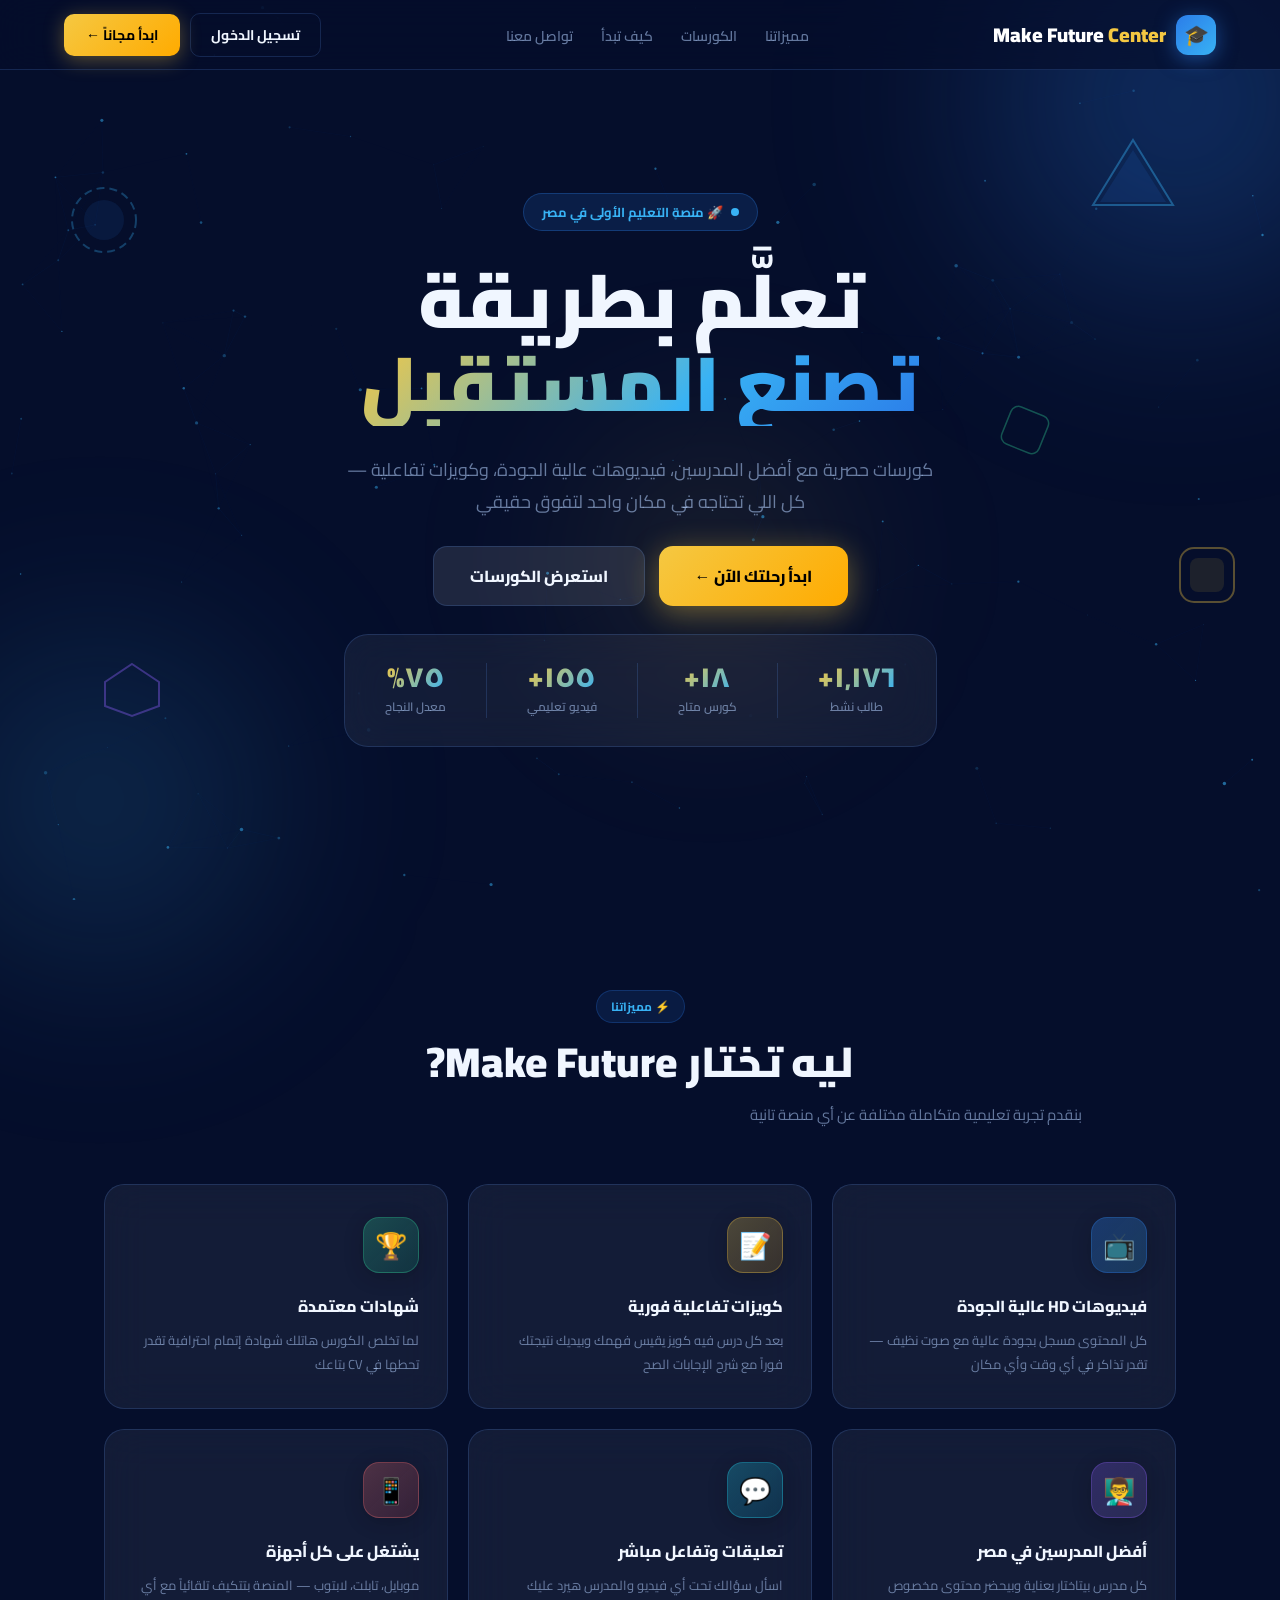
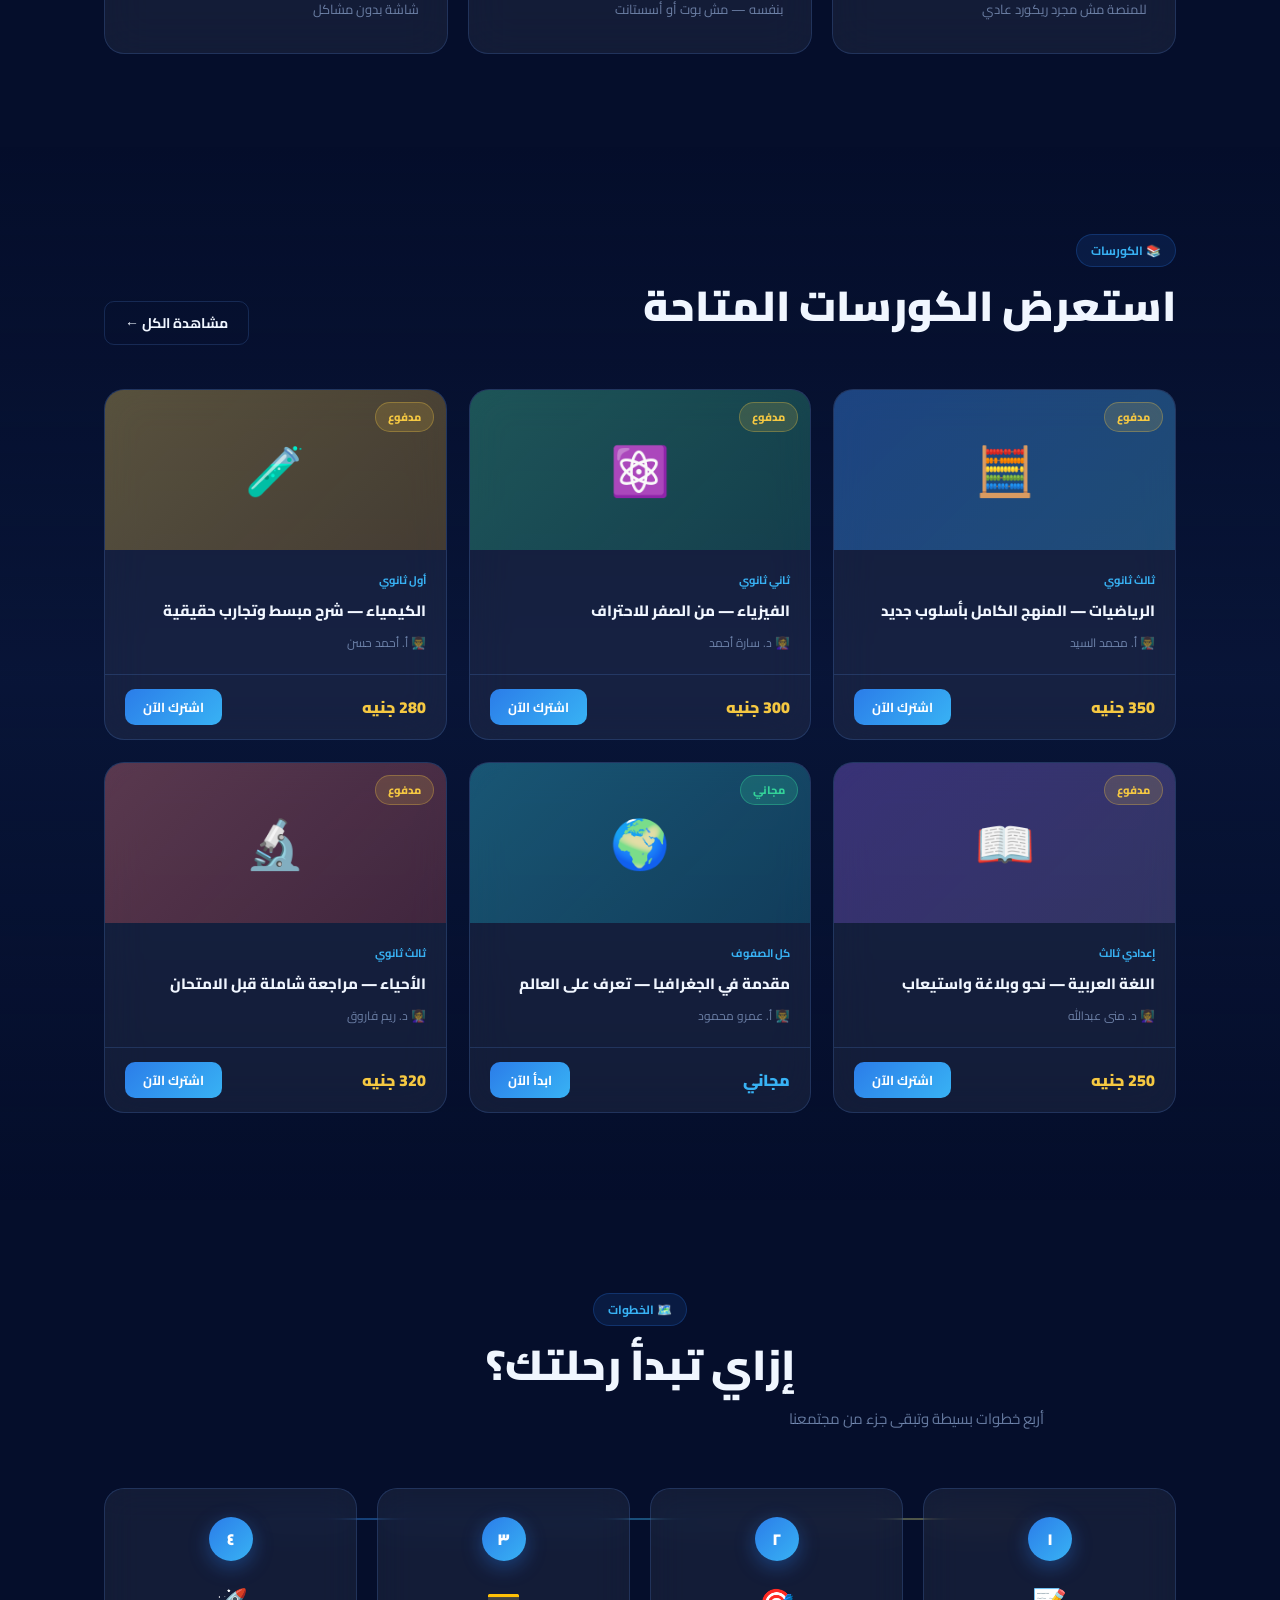
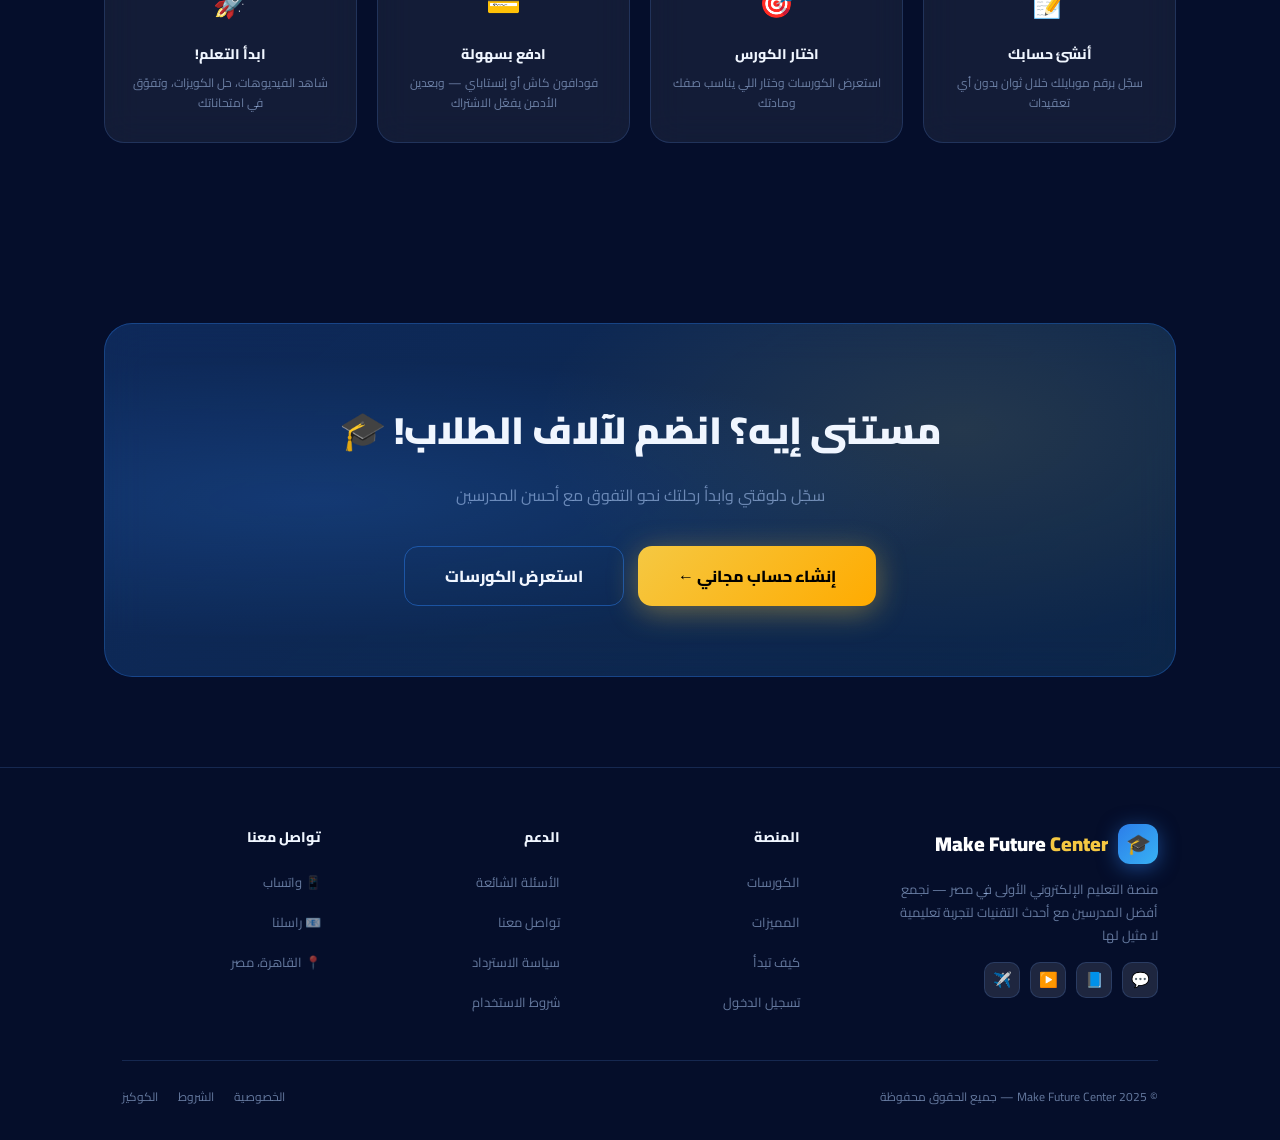
==== commit 297ce5b8: "Merge 3318a4f67ce8fdc866c60fa817bf3ee3bb1b17a7 into 3fee3e018dac90f35374c227f2a74eb26bee86d9" ====
--- a/index.html
+++ b/index.html
@@ -448,6 +448,10 @@
   .hstat-sep{display:none;}
 }
 </style>
+<script>
+  window.va = window.va || function () { (window.vaq = window.vaq || []).push(arguments); };
+</script>
+<script defer src="/_vercel/insights/script.js"></script>
 </head>
 <body>
 
